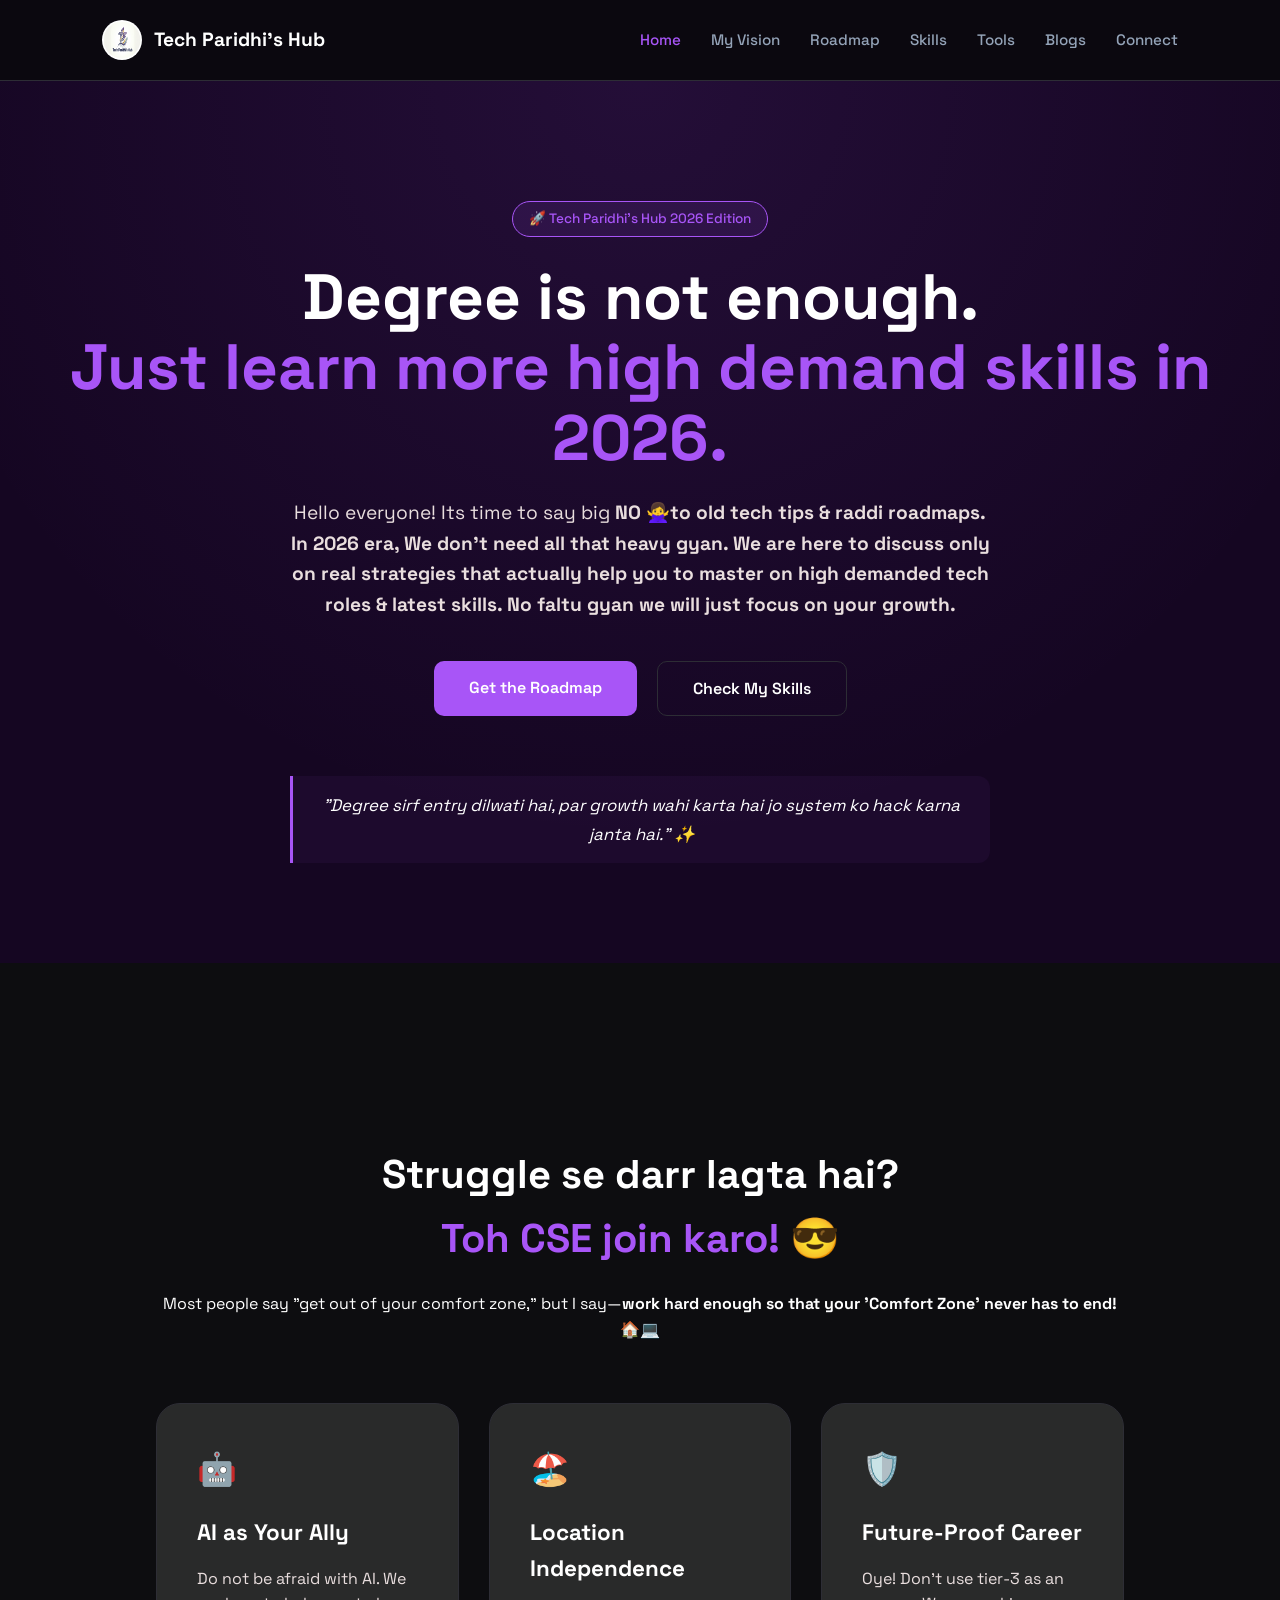
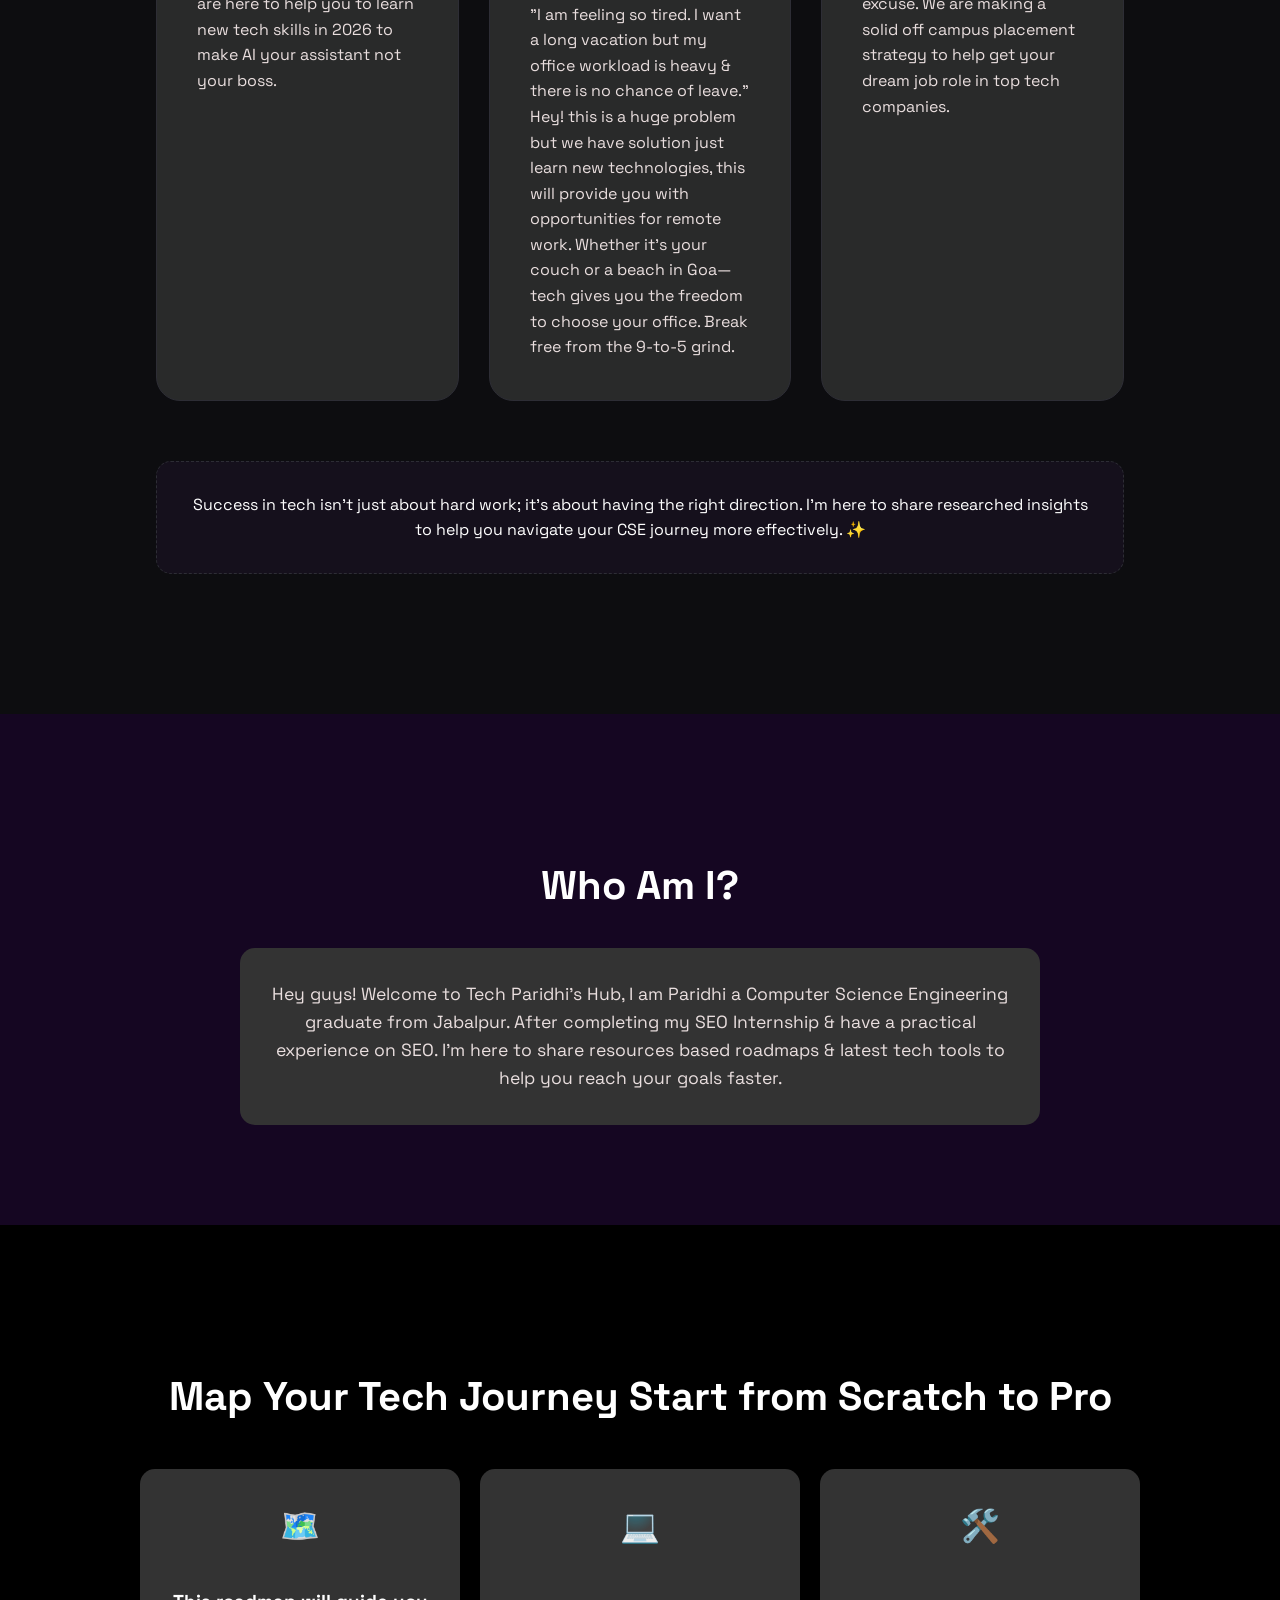
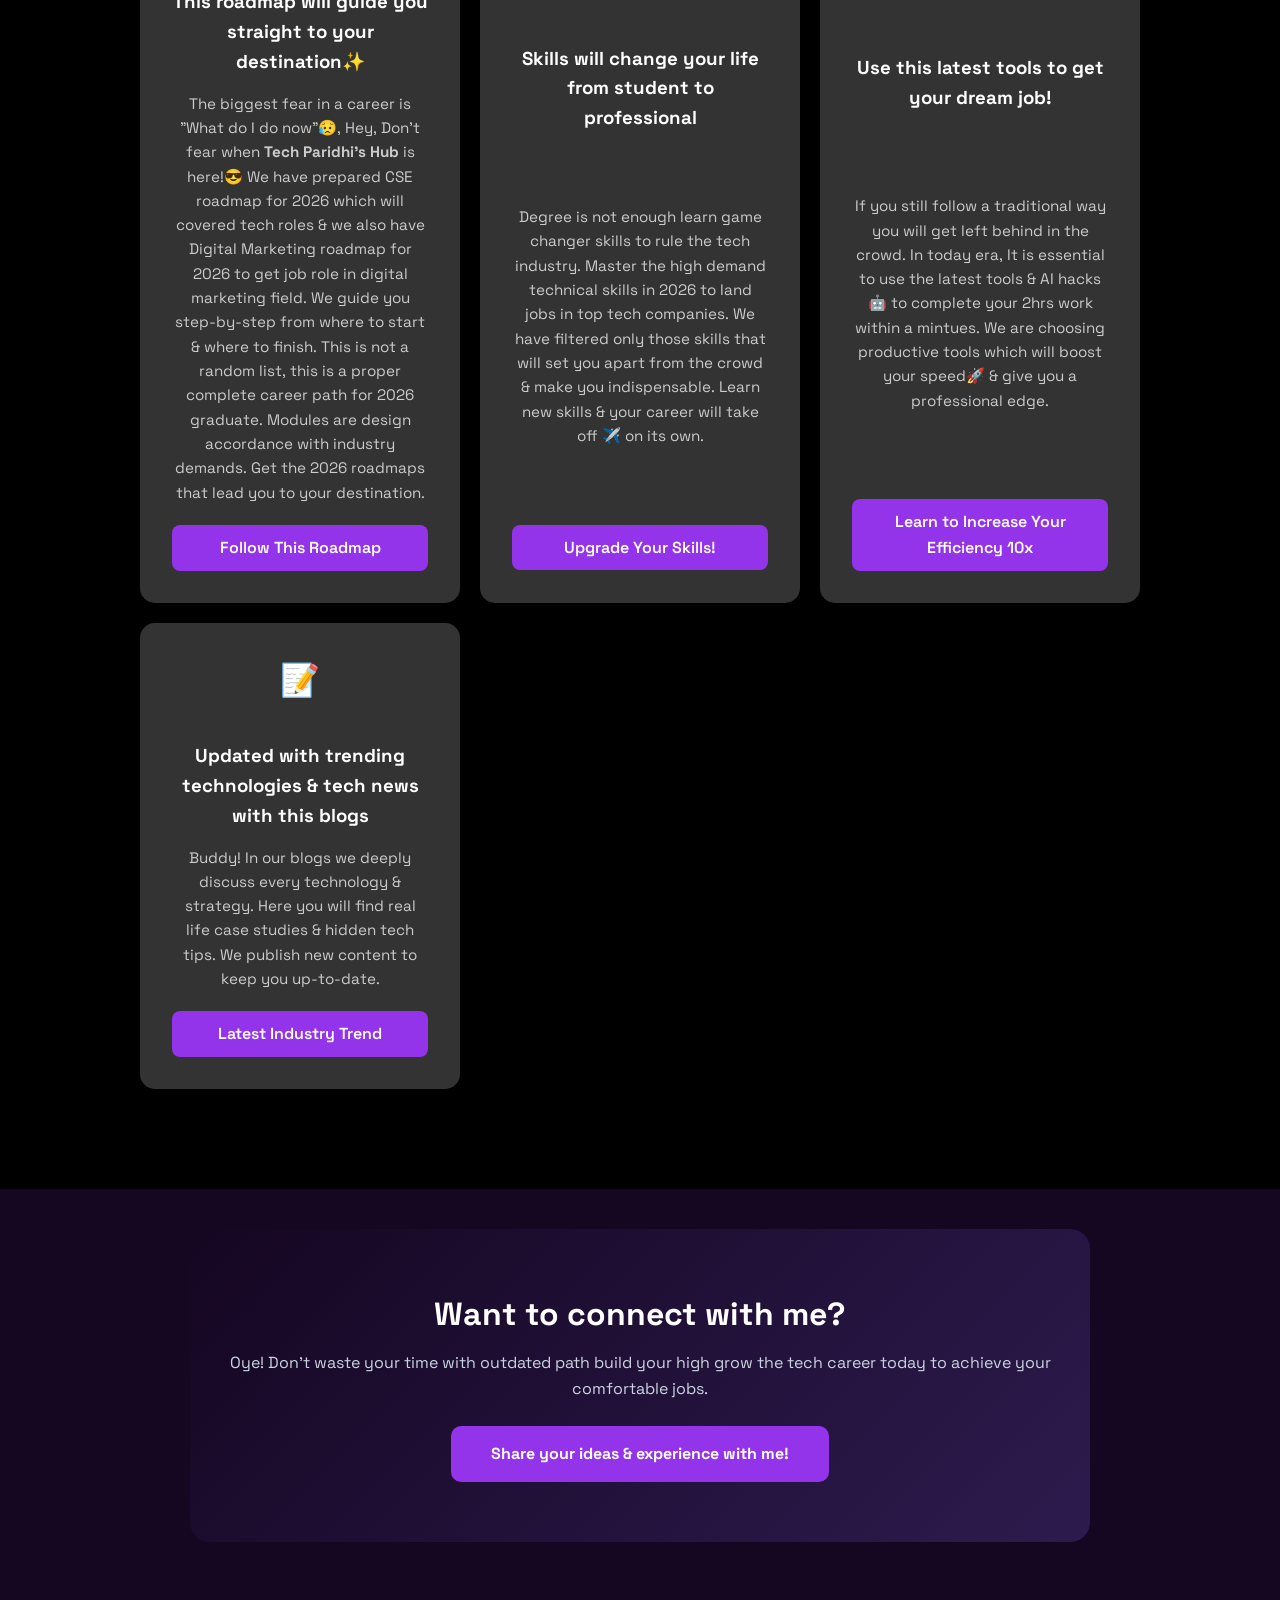
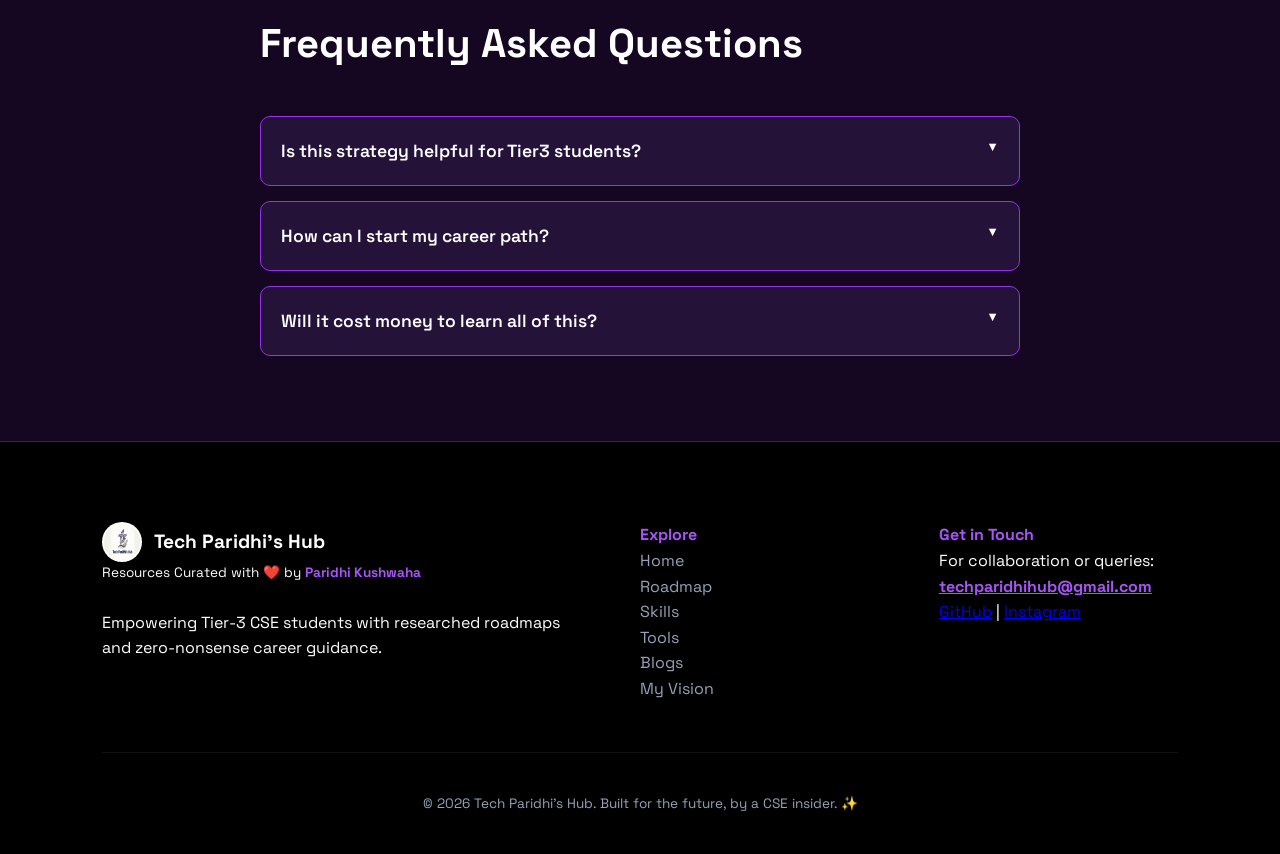
==== index.html @ b01b5b35 "remove linkedin url" ====
<!DOCTYPE html>
<html lang="en">
<head>
    <meta charset="UTF-8">
    <meta name="viewport" content="width=device-width, initial-scale=1.0">
    <title>CSE & Digital Marketing Roadmap 2026 for Tier-3 Students|Tech Paridhi's Hub</title>
<link rel="canonical" href="https://tech-paridhis-hub.vercel.app/index.html"/>
    <meta name="referrer" content="strict-origin-when-cross-origin">
    <meta name="description" content="Tier-3 to Tech Pro: Get the most researched coding roadmap and career guidance for CSE & Digital Marketing students.">
    <meta name="google-site-verification" content="L8cQV8T-is4HIMfflzgvXvdMuG_H9t0KvyvTMVmdxOg" />
    <link href="https://fonts.googleapis.com/css2?family=Space+Grotesk:wght@300;500;700&display=swap" rel="stylesheet">
    
    <link rel="stylesheet" href="style.css">
    <!-- Google tag (gtag.js) -->
<script async src="https://www.googletagmanager.com/gtag/js?id=G-S87THM945D"></script>
<script>
  window.dataLayer = window.dataLayer || [];
  function gtag(){dataLayer.push(arguments);}
  gtag('js', new Date());

  gtag('config', 'G-S87THM945D');
</script>

<script type="application/ld+json">
{
  "@context": "https://schema.org",
  "@type": "ProfessionalService",
  "name": "Tech Paridhi's Hub",
  "alternateName": ["TechPari", "Tech Paridhi"],
  "url": "https://tech-paridhis-hub.vercel.app/",
  "logo": "https://tech-paridhis-hub.vercel.app/Tech Paridhi's Hub logo.png", 
  "description": "Tech Paridhi's Hub is a digital platform created by Paridhi Kushwaha, a Computer Science Engineering graduate. It provides actionable tech roadmaps, local SEO insights, and logical cultural research curated specifically for Tier-2 and Tier-3 engineering students.",
  "founder": {
    "@type": "Person",
    "name": "Paridhi Kushwaha",
    "jobTitle": "SEO Fresher & Web Developer",
    "birthDate": "2003-04-26",
    "gender": "Female",
    "nationality": {
      "@type": "Country",
      "name": "India"
    },
    "alumniOf": {
      "@type": "EducationalOrganization",
      "name": "Computer Science Engineering Graduate"
    }
  },
  "sameAs": [
    "https://www.linkedin.com/in/paridhi-kushwaha-77a8352b2/",
    "https://github.com/ParidhiKushwaha-Dev",
    "https://www.instagram.com/techparidhihub/"
  ]
}
</script>
</head>
<body>

    <nav class="navbar">
        <div class="logo">
    <a href="index.html" class="logo-text-link" style="display: flex; align-items: center; gap: 12px;">
        <img src="Tech Paridhi's Hub logo.png" alt="Tech Paridhi's Hub Logo" class="circle-logo">
        <span>Tech Paridhi's Hub</span>
    </a>
</div>
        <ul class="nav-links">
            <li><a href="index.html" class="active">Home</a></li>
            <li><a href="about.html">My Vision</a></li>
            <li><a href="roadmap.html">Roadmap</a></li>
             <li><a href="skills.html">Skills</a></li>
             <li><a href="toolbox.html">Tools</a></li>
            <li><a href="blogs.html">Blogs</a></li>
            <li><a href="contact.html">Connect</a></li>
        </ul>
    </nav>

    <header class="hero-section">
        <div class="hero-content">
            <div class="badge">🚀 Tech Paridhi's Hub 2026 Edition</div>
            <h1>Degree is not enough.<br><span>Just learn more high demand skills in 2026.</span></h1>
            <p>Hello everyone! Its time to say big <strong>NO 🙅‍♀️to old tech tips & raddi roadmaps. In 2026 era, We don't need all that heavy gyan. We are here to discuss only on real strategies that actually help you to master on high demanded tech roles & latest skills. No faltu gyan we will just focus on your growth.</strong></p>
            
            <div class="cta-buttons">
                <a href="roadmap.html" class="btn-primary">Get the Roadmap</a>
                <a href="skills.html" class="btn-secondary">Check My Skills</a>
            </div>

            <div class="hinglish-quote">
                <blockquote>"Degree sirf entry dilwati hai, par growth wahi karta hai jo system ko hack karna janta hai." ✨</blockquote>
            </div>
        </div>
    </header>

    <section class="philosophy-section">
    <div class="container">
        <div class="philosophy-header">
            <h2>Struggle se darr lagta hai? <br><span class="highlight">Toh CSE join karo! 😎</span></h2>
            <p class="intro-text">
                Most people say "get out of your comfort zone," but I say—<strong>work hard enough so that your 'Comfort Zone' never has to end!</strong> 🏠💻
            </p>
        </div>

        <div class="card-grid">
            <div class="phil-card">
                <div class="card-icon">🤖</div>
                <h3>AI as Your Ally</h3> 
                <p>Do not be afraid with AI. We are here to help you to learn new tech skills in 2026 to make AI your assistant not your boss.</p>
            </div>
            <div class="phil-card">
                <div class="card-icon">🏖️</div>
                <h3>Location Independence</h3>
                <p>"I am feeling so tired. I want a long vacation but my office workload is heavy & there is no chance of leave."<br>Hey! this is a huge problem but we have solution just learn new technologies, this will provide you with opportunities for remote work. Whether it's your couch or a beach in Goa—tech gives you the freedom to choose your office. Break free from the 9-to-5 grind.</p>
            </div>
            <div class="phil-card">
                <div class="card-icon">🛡️</div>
                <h3>Future-Proof Career</h3>
                <p>Oye! Don't use tier-3 as an excuse. We are making a solid off campus placement strategy to help get your dream job role in top tech companies.</p>
            </div>
        </div>

        <div class="personal-note">
            <p>Success in tech isn't just about hard work; it's about having the right direction. I'm here to share researched insights to help you navigate your CSE journey more effectively. ✨</p>
        </div>
    </div>
</section>

<section class="who-i-am-section">
    <div class="container">
        <h2>Who Am I?</h2>
        <div class="who-i-am-card">
            <p>Hey guys! Welcome to Tech Paridhi's Hub, I am Paridhi a Computer Science Engineering graduate from Jabalpur. After completing my SEO Internship & have a practical experience on SEO. I'm here to share resources based roadmaps & latest tech tools to help you reach your goals faster.</p>
        </div> 
    </div>
</section>

<section class="cluster-section">
    <div class="container">
        <h2 class="section-title">Map Your Tech Journey <strong>Start from Scratch to Pro</strong></h2>
        
        <div class="cluster-grid">
            
            <a href="roadmap.html" class="cluster-card">
                <div class="card-icon">🗺️</div>
                <h3>This roadmap will guide you straight to your destination✨ </h3>
                <p>The biggest fear in a career is "What do I do now"😥, Hey, Don't fear when <b>Tech Paridhi's Hub</b> is here!😎
                We have prepared CSE roadmap for 2026 which will covered tech roles & we also have Digital Marketing roadmap for 2026 to get job role in  digital marketing field. We guide you step-by-step from where to start & where to finish. This is not a random list, this is a proper complete career path for 2026 graduate. Modules are design accordance with industry demands. Get the 2026 roadmaps that lead you to your destination.</p>
                

                <span class="card-action">Follow This Roadmap</span>
            </a>

            <a href="skills.html" class="cluster-card">
                <div class="card-icon">💻</div>
                <h3>Skills will change your life from student to professional</h3>
    <p>Degree is not enough learn game changer skills to rule the tech industry. Master the high demand technical skills in 2026 to land jobs in top tech companies. We have filtered only those skills that will set you apart from the crowd & make you indispensable. Learn new skills & your career will take off ✈️ on its own.</p>
                <span class="card-action">Upgrade Your Skills!</span>
            </a>

            <a href="toolbox.html" class="cluster-card">
                <div class="card-icon">🛠️</div>
                <h3>Use this latest tools to get your dream job!</h3>
    <p>If you still follow a traditional way you will get left behind in the crowd. In today era, It is essential to use the latest tools & AI hacks🤖 to complete your 2hrs work within a mintues. We are choosing productive tools which will boost your speed🚀 & give you a professional edge.</p>
                <span class="card-action">Learn to Increase Your Efficiency 10x</span>
            </a>

            <a href="blogs.html" class="cluster-card">
                <div class="card-icon">📝</div>
                <h3>Updated with trending technologies & tech news with this blogs</h3>
    <p>Buddy! In our blogs we deeply discuss every technology & strategy. Here you will find real life case studies & hidden tech tips. We publish new content to keep you up-to-date.</p>
                <span class="card-action">Latest Industry Trend</span>
            </a>

            </div>
    </div>
</section>

  <section class="final-cta">
    <h3>Want to connect with me?</h3>
    <p>Oye! Don't waste your time with outdated path build your high grow the tech career today to achieve your comfortable jobs.</p>
    <a href="contact.html" class="contact-btn">Share your ideas & experience with me!</a>
</section>

<section class="faq-section">
    <h2 class="section-title">Frequently Asked Questions</h2>
    
    <details class="faq-item">
        <summary>Is this strategy helpful for Tier3 students?</summary>
        <p>Yes, because off campus, it's not degree speak - it's the skills. We are bridging that very gap.</p>
    </details>

    <details class="faq-item">
        <summary>How can I start my career path?</summary>
        <p>Just follow the roadmap provided on our website! Each module is designed to match industry demands.</p>
    </details>

    <details class="faq-item">
        <summary>Will it cost money to learn all of this?</summary>
        <p>No, because I focus on free & best quality resource. "Smartly seekho, Paise bacaho".</p>
    </details>
</section>

    <footer class="main-footer">
        <div class="footer-container">
            <div class="footer-brand">
                <div class="logo">
    <a href="index.html" class="logo-text-link" style="display: flex; align-items: center; gap: 12px;">
        <img src="Tech Paridhi's Hub logo.png" alt="Tech Paridhi's Hub Logo" class="circle-logo">
        <span>Tech Paridhi's Hub</span>
    </a>
</div>

                <p class="footer-owner">Resources Curated with ❤️ by <span>Paridhi Kushwaha</span></p><br>
                <p>Empowering Tier-3 CSE students with researched roadmaps and zero-nonsense career guidance.</p>
            </div>

            <div class="footer-links">
                <h4>Explore</h4>
                <ul>
                    <li><a href="index.html">Home</a></li>
                    <li><a href="roadmap.html">Roadmap</a></li>
                     <li><a href="skills.html">Skills</a></li>
                     <li><a href="toolbox.html">Tools</a></li>
                    <li><a href="blogs.html">Blogs</a></li>
                    <li><a href="about.html">My Vision</a></li>
                </ul>
            </div>

            <div class="footer-contact">
                <h4>Get in Touch</h4>
                <p>For collaboration or queries:</p>
                <a href="mailto:techparidhihub@gmail.com" class="email-link">techparidhihub@gmail.com</a>
                <div class="social-icons">
    <a href="https://github.com/ParidhiKushwaha-Dev" target="_blank" rel="noopener noreferrer">GitHub</a> | 
<a href="https://www.instagram.com/techparidhihub/" target="_blank" rel="noopener noreferrer nofollow">Instagram</a>
</div>
            </div>
        </div>

        <div class="footer-bottom">
            <p>&copy; 2026 Tech Paridhi's Hub. Built for the future, by a CSE insider. ✨</p>
        </div>
    </footer>

</body>
</html>
---- style.css ----
/* --- 1. GLOBAL RESET & VARIABLES --- */
:root {
    --bg-dark: #150622;
    --card-bg: #292a2a;
    --primary: #a855f7;
    --primary-hover: #9333ea;
    --text-main: #ffffff;
    --text-dim: #94a3b8;
    --border: #2d2d35;
    --container-width: 1200px;
}


* {
    margin: 0;
    padding: 0;
    box-sizing: border-box;
}

body {
    background-color: var(--bg-dark);
    color: var(--text-main);
    font-family: 'Space Grotesk', sans-serif;
    line-height: 1.6;
    overflow-x: hidden;
}

/* --- 2. NAVIGATION --- */
.navbar {
    display: flex;
    justify-content: space-between;
    align-items: center;
    padding: 20px 8%;
    border-bottom: 1px solid var(--border);
    position: sticky;
    top: 0;
    background: rgba(10, 10, 12, 0.85);
    backdrop-filter: blur(12px);
    z-index: 1000;
}

/* Logo aur Website Name (Link) ka style */
.logo-text-link {
    text-decoration: none;
    color: white !important;
    font-size: 1.2rem; /* 2.5rem tha — resize karke navbar ke sath match kiya */
    font-weight: 700;
    transition: color 0.3s ease;
}

/* Jab mouse text par jaye (Hover state) */
.logo-text-link:hover {
    color: white !important; /* Hover par bhi white hi rahega */
    text-decoration: none; /* Hover par bhi underline nahi chahiye */
    /* Agar hover par underline chahiye toh niche wali line use karna: */
    /* text-decoration: underline; */
}

.logo img { height: 40px; }

.nav-links {
    display: flex;
    list-style: none;
    gap: 30px;
}

.nav-links a {
    color: var(--text-dim);
    text-decoration: none;
    font-weight: 500;
    font-size: 0.95rem;
    transition: 0.3s ease;
}

.nav-links a:hover, .nav-links a.active {
    color: var(--primary);
}

/* --- 3. HERO SECTION --- */
.hero-section {
    text-align: center;
    padding: 120px 5% 100px;
    background: radial-gradient(circle at top, rgba(168, 85, 247, 0.1) 0%, transparent 70%);
}

.badge {
    display: inline-block;
    padding: 6px 16px;
    background: rgba(168, 85, 247, 0.1);
    border: 1px solid var(--primary);
    border-radius: 50px;
    color: var(--primary);
    font-size: 0.85rem;
    margin-bottom: 25px;
    font-weight: 500;
}

.hero-section h1 {
    font-size: clamp(2.5rem, 6vw, 4rem);
    line-height: 1.1;
    margin-bottom: 25px;
    font-weight: 700;
}

.hero-section h1 span {
    color: var(--primary);
}

.hero-section p {
    color: rgb(233, 222, 222);
    font-size: 1.2rem;
    max-width: 700px;
    margin: 0 auto 40px;
}

.cta-buttons {
    display: flex;
    justify-content: center;
    gap: 20px;
    margin-bottom: 50px;
}

.btn-primary, .btn-secondary {
    padding: 14px 35px;
    border-radius: 10px;
    text-decoration: none;
    font-weight: 600;
    font-size: 1rem;
    transition: 0.3s all ease;
}

.btn-primary { background: var(--primary); color: white; border: none; }
.btn-primary:hover { background: var(--primary-hover); transform: translateY(-3px); box-shadow: 0 10px 20px rgba(168, 85, 247, 0.3); }

.btn-secondary { border: 1px solid var(--border); color: white; }
.btn-secondary:hover { border-color: var(--primary); background: rgba(255,255,255,0.05); }

.hinglish-quote blockquote {
    color: var(--text-dim);
    font-size: 1.1rem;
    font-style: italic;
    border-left: 3px solid var(--primary);
    padding: 5px 20px;
    max-width: 500px;
    margin: 0 auto;
}

/* --- 4. PHILOSOPHY SECTION --- */
.philosophy-section {
    padding: 100px 8%;
    background-color: #0d0d10;
}

.container { max-width: var(--container-width); margin: 0 auto; padding: 80px 5% 40px; }

.philosophy-header { text-align: center; margin-bottom: 60px; }
.philosophy-header h2 { font-size: 2.5rem; margin-bottom: 20px; }
.highlight { color: var(--primary); }

.card-grid {
    display: grid;
    grid-template-columns: repeat(auto-fit, minmax(300px, 1fr));
    gap: 30px;
    margin-bottom: 60px;
}

.phil-card {
    background: var(--card-bg);
    border: 1px solid var(--border);
    padding: 40px;
    border-radius: 24px;
    transition: 0.4s ease;
}

.phil-card:hover {
    border-color: var(--primary);
    transform: translateY(-10px);
    box-shadow: 0 20px 40px rgba(0,0,0,0.4);
}

.card-icon { font-size: 3rem; margin-bottom: 20px; }
.phil-card h3 { margin-bottom: 15px; font-size: 1.4rem; }
.phil-card p { color: rgb(233, 222, 222); }

.personal-note {
    text-align: center;
    background: rgba(168, 85, 247, 0.05);
    padding: 30px;
    border-radius: 15px;
    border: 1px dashed var(--border);
}

/* --- 5. UNIVERSAL FOOTER (Pure Black Background) --- */
.main-footer {
    padding: 80px 8% 40px;
    border-top: 1px solid var(--border);
    
    /* Yahan humne specific Pure Black color daal diya hai */
    background: #000000; 
    
    transition: all 0.5s ease;
}

.footer-container {
    display: grid;
    grid-template-columns: 2fr 1fr 1fr;
    gap: 60px;
    max-width: 1200px;
    margin: 0 auto;
}

/* Owner name & Headings will still take the Page's Theme Color (Aqua or Purple) */
.footer-owner span, 
.footer-links h4, 
.footer-contact h4,
.email-link { 
    color: var(--primary); 
    font-weight: bold; 
}

.footer-links a {
    color: var(--text-dim);
    text-decoration: none;
    transition: 0.3s;
}

.footer-links a:hover { 
    color: var(--primary); 
}

.footer-bottom {
    text-align: center;
    padding-top: 40px;
    margin-top: 50px;
    border-top: 1px solid #111; /* Subtle line for black background */
    color: var(--text-dim);
    font-size: 0.85rem;

}


/* --- ABOUT PAGE THEME (Deep Navy & Aqua Center) --- */

.about-page {
    --bg-dark: #011425; 
    --card-bg: #0d1520; 
    --primary: #6fd4b5; /* Aqua */
    --primary-hover: #70f9ff;
    --text-dim: #94a3b8;
    --border: #1e293b;
}

/* Page Wrapper */
.about-page .vision-container {
    max-width: 900px;
    margin: 80px auto;
    padding: 0 5%;
    display: flex;
    flex-direction: column;
    align-items: center; /* Sab kuch horizontal center karne ke liye */
}

/* Header Styling */
.about-page .vision-header {
    text-align: center;
    margin-bottom: 80px;
}

.about-page .vision-header h1 {
    font-size: 3.5rem;
    color: var(--primary);
    text-shadow: 0 0 20px rgba(0, 242, 255, 0.4);
    margin-bottom: 15px;
}

.about-page .vision-header p {
    color: var(--text-dim);
    font-size: 1.2rem;
}

/* Vision Cards - Full Width inside Container */
.about-page .vision-card {
    background: var(--card-bg);
    border: 1px solid var(--border);
    padding: 50px;
    border-radius: 30px;
    margin-bottom: 40px;
    width: 100%; /* Card ko container ki full width dega */
    text-align: center; /* Card ke andar ka text center karne ke liye */
}

.about-page .vision-card h2 {
    font-size: 2rem;
    margin-bottom: 30px;
    color: var(--primary);
    border-bottom: 2px solid var(--primary);
    display: inline-block;
    padding-bottom: 8px;
}

.about-page .card-content p {
    margin-bottom: 20px;
    font-size: 1.15rem;
    color: #cbd5e1;
    line-height: 1.8;
}

/* Hinglish Note - Special Center Box */
.about-page .hinglish-note-box {
    background: rgba(0, 242, 255, 0.05);
    border-top: 1px solid var(--primary);
    border-bottom: 1px solid var(--primary);
    padding: 25px;
    margin-top: 40px;
    border-radius: 15px;
}

.about-page .hinglish-note-box p {
    font-style: italic;
    color: var(--primary);
    font-size: 1.2rem;
}

/* Cert List Alignment */
.about-page .cert-list {
    list-style: none;
    padding: 0;
    text-align: left; /* Sirf points ko left rakhenge taaki readable ho */
    max-width: 600px;
    margin: 0 auto; /* List ko card ke center mein lane ke liye */
}

.about-page .cert-list li {
    display: flex;
    align-items: center;
    gap: 20px;
    margin-bottom: 20px;
    padding: 15px 25px;
    background: rgba(255, 255, 255, 0.03);
    border-radius: 15px;
    transition: 0.3s;
}

.about-page .cert-list li:hover {
    transform: scale(1.02);
    border: 1px solid var(--primary);
}

.about-page .cert-list strong {
    color: var(--primary);
}

/* --- 6. ROADMAP PAGE THEME  --- */

.roadmap-page {
    --bg-dark: #050a08; 
    --card-bg: #0d1611; 
    --primary: #e5683b; /* light orange */
    --primary-hover: #e5683b;
    --text-dim: #94a3b8;
    --border: #1a2e24;
}

/* style.css mein add karo */
.roadmap-page .navbar {
    padding: 15px 8% !important; /* Global padding se match kar lo */
    height: 70px !important;
}

/* Roadmap Container */
.roadmap-page .roadmap-container {
    max-width: 900px;
    margin: 60px auto;
    padding: 100%;
    text-align: center;
}

.roadmap-page h1 span {
   font-size: 2.5rem;
    color: var(--primary);
    margin-bottom: 15px;
}

/* Tabs Styling - Roadmap Specific */
.roadmap-page .tabs {
    display: flex;
    justify-content: center;
    gap: 15px;
    margin-bottom: 50px;
    flex-wrap: nowrap; /* Isse button niche nahi jayega */
}

.roadmap-page .tab-btn {
    padding: 12px 30px;
    border: 1px solid var(--border);
    background: rgba(255,255,255,0.05);
    color: var(--text-dim);
    cursor: pointer;
    border-radius: 50px;
    font-weight: 600;
    transition: 0.3s;
}

.tabs {
    position: relative;
    z-index: 100; /* Isse buttons layers ke upar aa jayenge */
    display: flex;
    justify-content: center;
    gap: 20px;
    margin: 40px 0;
}

.tab-btn {
    cursor: pointer !important; /* Agar cursor hand nahi ban raha toh ye force karega */
}

.roadmap-page .tab-btn.active { 
    background: var(--primary); 
    color: white; 
    border-color: var(--primary);
    box-shadow: 0 0 20px rgba(16, 185, 129, 0.2);
}

#digital-marketing { 
    display: none; /* By default isse hide rakhein */
}

/* Grid & Cards - Roadmap Specific */
.roadmap-page .roadmap-grid {
    display: none; /* JS handle karega display: grid */
    grid-template-columns: repeat(auto-fit, minmax(300px, 1fr));
    gap: 25px;
    margin-top: 20px;
}

.roadmap-page .roadmap-grid.active { 
    display: grid; 
}

.roadmap-page .card {
    background: var(--card-bg);
    border: 1px solid var(--border);
    padding: 40px 30px;
    border-radius: 25px;
    transition: 0.4s;
    text-align: center;
}

.roadmap-page .card:hover { 
    transform: translateY(-10px); 
    border-color: var(--primary); 
}

.roadmap-page .card h3 {
    margin-bottom: 20px;
    font-size: 1.4rem;
}

/* Roadmap Buttons */
.roadmap-page .btn-view {
    display: block;
    width: 100%;
    padding: 12px;
    background: transparent;
    color: var(--primary);
    border: 2px solid var(--primary);
    border-radius: 12px;
    font-weight: 700;
    cursor: pointer;
    transition: 0.3s;
    text-decoration: none;
}

.roadmap-page .btn-view:hover {
    background: var(--primary);
    color: white;
    box-shadow: 0 5px 15px rgba(16, 185, 129, 0.3);
}

/* --- 7. PATH PAGE THEME (Deep Navy & Cyan Blue) --- */

.path-page {
    --bg-dark: #020617; /* Very Deep Navy */
    --card-bg: #0f172a; 
    --primary: #aaedba; /* Bright Cyan */
    --primary-hover: aaedba;
    --text-dim: #94a3b8;
    --border: #1e293b;
}

/* Page Header */
.path-page .path-container {
    max-width: 900px;
    margin: 60px auto;
    padding: 0 5%;
}

.logo {
    display: flex;
    align-items: left;
    gap: 12px;
    font-weight: 700;
    font-size: 1.4rem;
}

.logo img { height: 40px; }

.path-page .btn-back {
    display: inline-block;
    margin-bottom: 30px;
    color: var(--text-dim);
    text-decoration: none;
    font-weight: 500;
    transition: 0.3s;
}

.path-page .btn-back:hover { color: var(--primary); }

.path-page h1 {
    font-size: 2.8rem;
    color: var(--primary);
    text-shadow: 0 0 20px rgba(34, 211, 238, 0.3);
    margin-bottom: 10px;
    text-align: center;
}

/* Vertical Timeline Logic */
.path-page .timeline {
    position: relative;
    border-left: 3px solid var(--border);
    padding-left: 40px;
    margin: 50px 0 50px 20px;
}

.path-page .step {
    position: relative;
    margin-bottom: 60px;
}

/* Timeline Dots */
.path-page .step::before {
    content: '';
    position: absolute;
    left: -53.5px; /* Adjusting to line up with border-left */
    top: 0;
    width: 24px;
    height: 24px;
    background: var(--bg-dark);
    border: 4px solid var(--primary);
    border-radius: 50%;
    box-shadow: 0 0 15px var(--primary);
    z-index: 2;
}

.path-page .step h3 {
    font-size: 1.6rem;
    margin-bottom: 15px;
    color: #f8fafc;
}

.path-page .step p {
    color: var(--text-dim);
    font-size: 1.1rem;
    margin-bottom: 20px;
    line-height: 1.7;
}

/* Tags for Skills */
.path-page .tags {
    display: flex;
    flex-wrap: wrap;
    gap: 10px;
}

.path-page .tag {
    background: rgba(34, 211, 238, 0.1);
    border: 1px solid var(--primary);
    padding: 6px 15px;
    border-radius: 50px;
    font-size: 0.85rem;
    color: var(--primary);
    font-weight: 600;
}



/* --- Skills Page Specific CSS --- */

.root {
    --primary-blue: #38bdf8;
    --accent-indigo: #818cf8;
    --dark-bg: #e2e6ed;
    --card-bg: #1e293b;
    --text-slate: #94a3b8;
}

.skills-page {
    background-color: var(--dark-bg);
    padding: 100px 20px;
    display: flex;
    justify-content: center;
    min-height: 100vh;
}

.content-wrapper {
    max-width: 1000px;
    width: 100%;
    text-align: center;
}

.main-title {
    font-size: clamp(2.5rem, 5vw, 4rem);
    font-weight: 700;
    margin-bottom: 15px;
    color: #ffffff;
    letter-spacing: -1px;
}

.tagline {
    font-size: 1.2rem;
    color: var(--primary-blue);
    margin-bottom: 50px;
    font-weight: 300;
    text-transform: uppercase;
    letter-spacing: 2px;
}

/* Skills Tags Styling */
.skills-flex {
    display: flex;
    justify-content: center;
    flex-wrap: wrap;
    gap: 12px;
    margin-bottom: 80px;
}

.skill-tag {
    background: rgba(56, 189, 248, 0.05);
    color: #e2e8f0;
    border: 1px solid rgba(56, 189, 248, 0.3);
    padding: 12px 24px;
    border-radius: 12px;
    font-size: 0.95rem;
    font-weight: 500;
    transition: all 0.3s ease;
    cursor: default;
}

.skill-tag:hover {
    background: var(--primary-blue);
    color: var(--dark-bg);
    transform: translateY(-3px);
    box-shadow: 0 10px 20px rgba(56, 189, 248, 0.2);
    border-color: var(--primary-blue);
}

/* Certification Grid Styling */
.cert-grid {
    display: grid;
    grid-template-columns: repeat(auto-fit, minmax(280px, 1fr));
    gap: 25px;
    margin-top: 40px;
}

.cert-box {
    background: var(--card-bg);
    padding: 40px 30px;
    border-radius: 24px;
    border: 1px solid rgba(255, 255, 255, 0.05);
    transition: all 0.4s cubic-bezier(0.175, 0.885, 0.32, 1.275);
    position: relative;
    overflow: hidden;
}

.cert-box:hover {
    transform: scale(1.05);
    border-color: var(--accent-indigo);
    box-shadow: 0 20px 40px rgba(251, 249, 249, 0.515);
}

/* Logo handling inside boxes */
.logo-container {
    background: rgba(222, 239, 231, 0.918);
    width: 80px;
    height: 80px;
    margin: 0 auto 20px;
    display: flex;
    align-items: center;
    justify-content: center;
    border-radius: 18px;
}

.logo-container img {
    max-width: 50px;
    max-height: 50px;
    filter: grayscale(20%);
    transition: filter 0.3s ease;
}

.cert-box:hover .logo-container img {
    filter: grayscale(0%);
}

.cert-box h3 {
    color: #f8fafc;
    font-size: 1.4rem;
    margin-bottom: 8px;
}

.cert-box p {
    color: var(--text-slate);
    font-size: 1rem;
}

/* Responsive tweak */
@media (max-width: 600px) {
    .skills-flex {
        gap: 8px;
    }
    .skill-tag {
        padding: 8px 16px;
        font-size: 0.85rem;
    }
}

.footer-owner {
    font-size: 0.85rem; /* "Curated with ❤️" waali line */
}

.nav-links, .footer-links ul {
    list-style: none !important; /* Isse wo dots/bullets gayab ho jayenge */
    padding: 0;
    margin: 0;
}

/* --- Dedicated Tools Page CSS --- */

/* 1. Page Layout */
.tools-page {
    background-color: #0f172a; /* Deep Navy Dark */
    padding: 100px 5% 60px;
    text-align: center;
    min-height: 80vh;
}

.tools-page .main-title {
    font-size: clamp(2rem, 5vw, 3.5rem);
    color: #ffffff;
    margin-bottom: 10px;
    letter-spacing: -1px;
}


/* Hover karne par bhi blue hi rahe (agar pink ho raha ho toh) */

.tools-page .tagline {
    color: #38bdf8;
    font-size: 1.1rem;
    max-width: 700px;
    margin: 0 auto 60px;
    font-weight: 300;
    opacity: 0.9;
}


/* 2. Tool Categories Section */
.tools-container {
    max-width: 1100px;
    margin: 0 auto;
    display: flex;
    flex-direction: column;
    gap: 60px;
}

.tool-category {
    text-align: left;
}

.cat-title {
    font-size: 1.4rem;
    color: #f1f5f9;
    margin-bottom: 25px;
    padding-bottom: 10px;
    border-bottom: 2px solid rgba(56, 189, 248, 0.2);
    display: inline-block;
    position: relative;
}

.cat-title::after {
    content: '';
    position: absolute;
    bottom: -2px;
    left: 0;
    width: 50px;
    height: 2px;
    background: #38bdf8; /* Highlight underline */
}

/* 3. Tool Item Cards */
.tool-grid {
    display: grid;
    grid-template-columns: repeat(auto-fill, minmax(180px, 1fr));
    gap: 20px;
}

.tool-item {
    background: #1e293b;
    color: #e2e8f0;
    padding: 25px 15px;
    border-radius: 16px;
    border: 1px solid rgba(255, 255, 255, 0.05);
    font-weight: 500;
    text-align: center;
    transition: all 0.3s cubic-bezier(0.4, 0, 0.2, 1);
    cursor: pointer;
    box-shadow: 0 4px 6px -1px rgba(0, 0, 0, 0.1);
}

.tool-item:hover {
    transform: translateY(-5px);
    background: rgba(56, 189, 248, 0.08);
    border-color: #38bdf8;
    color: #38bdf8;
    box-shadow: 0 15px 30px rgba(0, 0, 0, 0.3);
}

/* 4. Compact Footer (Reduced Text Size) */
/* --- Tools Page Specific Footer Styling --- */

/* 1. Sirf Tools page par "Paridhi Kushwaha" ka color Blue karne ke liye */
.tools-page ~ .main-footer .footer-owner span {
    color: #38bdf8 !important; /* Sky Blue */
}

/* 2. Sirf Tools page par headings (Explore, Get in Touch) ka color Blue karne ke liye */
.tools-page ~ .main-footer h4 {
    color: #38bdf8 !important; /* Purple ki jagah Blue */
}

/* 3. Footer ke text size ko Home page jitna (Normal) rakhne ke liye */
.tools-page ~ .main-footer .footer-brand p, 
.tools-page ~ .main-footer .footer-links ul li a, 
.tools-page ~ .main-footer .footer-contact p, 
.tools-page ~ .main-footer .email-link,
.tools-page ~ .main-footer .footer-owner {
    font-size: 1rem !important; /* Home page jaisa standard size */
    line-height: 1.6;
}
.tools-page ~ .main-footer .email-link {
    color: rgba(125, 208, 244, 0.922); /*!important;*/
    text-shadow: 0 0 8px rgba(56, 189, 248, 0.6);
}
/* 4. Footer bottom copyright size */
.tools-page ~ .main-footer .footer-bottom p {
    font-size: 0.9rem !important;
}


/* --- Connect/Contact Page Specific CSS --- */

.contact-page {
    background-color: #0f172a;
    padding: 100px 5%;
    min-height: 80vh;
}

.contact-container {
    max-width: 1100px;
    margin: 0 auto;
    text-align: center;
}

.contact-page .main-title {
    font-size: 3rem;
    color: #ffffff;
    margin-bottom: 10px;
}

.contact-page .tagline {
    color: #2dd4bf; /* Teal/Greenish touch for Connect */
    margin-bottom: 60px;
    font-size: 1.1rem;
    max-width: 700px;
    margin: 0 auto 60px;
    font-weight: 300;
    opacity: 0.9;
}


/* Contact Wrapper (Split Layout) */
.contact-wrapper {
    display: grid;
    grid-template-columns: 1fr 1.5fr;
    gap: 50px;
    text-align: left;
    background: #1e293b;
    padding: 40px;
    border-radius: 24px;
    border: 1px solid rgba(45, 212, 191, 0.2);
}

.contact-info h3 {
    font-size: 1.8rem;
    margin-bottom: 20px;
    color: #f8fafc;
}

.description {
    color: #dee6e5;
    margin-bottom: 30px;
    line-height: 1.8;
}

/* Social & Email Items */
.social-links {
    display: flex;
    flex-direction: column;
    gap: 15px;
    margin-bottom: 30px;
}

.social-item {
    color: #2dd4bf;
    font-weight: 500;
    transition: 0.3s;
}

.social-item:hover {
    color: #ffffff;
    transform: translateX(5px);
}

.email-box p {
    color: #f8fafc;
    font-weight: bold;
    margin-bottom: 5px;
}

/* Form Styling */
.contact-form {
    display: flex;
    flex-direction: column;
    gap: 20px;
}

.form-group {
    display: flex;
    flex-direction: column;
    gap: 8px;
}

.form-group label {
    color: #f8fafc;
    font-size: 0.9rem;
}

.form-group input, 
.form-group textarea {
    background: #0f172a;
    border: 1px solid rgba(255, 255, 255, 0.1);
    padding: 12px 15px;
    border-radius: 8px;
    color: #ffffff;
    font-family: inherit;
    transition: 0.3s;
}

.form-group input:focus, 
.form-group textarea:focus {
    outline: none;
    border-color: #2dd4bf;
    box-shadow: 0 0 10px rgba(45, 212, 191, 0.2);
}

.submit-btn {
    background: #2dd4bf;
    color: #0f172a;
    padding: 15px;
    border: none;
    border-radius: 8px;
    font-weight: 700;
    cursor: pointer;
    transition: 0.3s;
}

.submit-btn:hover {
    background: #ffffff;
    transform: translateY(-2px);
}


/* Responsive */
@media (max-width: 850px) {
    .contact-wrapper {
        grid-template-columns: 1fr;
    }
}

/* --- FIXED MOBILE OPTIMIZATION (Replace your last @media block with this) --- */
@media (max-width: 768px) {
    
    /* 1. Navbar & Logo Alignment */
    .navbar {
        flex-direction: column !important; /* Logo upar, links niche */
        padding: 15px 5% !important;
        height: auto !important;
        gap: 15px;
        position: relative !important;
    }

    .nav-links {
        display: flex !important;
        flex-wrap: wrap !important; /* Links ko niche wali line mein laane ke liye */
        justify-content: center !important;
        gap: 15px !important;
        padding: 0;
        width: 100%;
    }

    .nav-links li {
        margin: 0; /* Extra spacing hatane ke liye */
    }

    .nav-links a {
        font-size: 0.85rem !important;
        white-space: nowrap;
    }

    /* 2. Hero Section Fix */
    .hero-section {
        padding: 80px 5% 60px !important;
    }

    .hero-section h1 {
        font-size: 2rem !important; /* Desktop par clamp hai, mobile par fix 2rem */
        line-height: 1.2;
        width: 100%;
    }

    .hero-section p {
        font-size: 1rem !important;
        padding: 0 10px;
        width: 100%;
    }

    /* 3. Buttons Fix */
    .cta-buttons {
        flex-direction: column !important;
        gap: 15px !important;
        align-items: center;
    }

    .btn-primary, .btn-secondary {
        width: 100% !important; /* Buttons full width ho jayenge mobile par */
        max-width: 300px;
        text-align: center;
    }

    /* 4. Global Overflow Fix (The Dark Space Killer) */
    html, body {
        overflow-x: hidden !important;
        position: relative;
        width: 100%;
    }

    /* Footer Grid Fix for Mobile */
    .footer-container {
        grid-template-columns: 1fr !important; /* 3 columns se 1 column */
        gap: 30px !important;
        text-align: center;
    }
}

@media (max-width: 768px) {
    .footer-container {
        display: flex;
        flex-direction: column;
        align-items: center;
        text-align: center;
        gap: 40px;
    }

    .footer-links ul {
        display: flex;
        flex-direction: column; /* Links ko ek ke niche ek lane ke liye */
        align-items: center;
        gap: 15px;
    }

    .footer-links li {
        list-style-type: none !important; /* Double safety for dots */
    }
}


/* Section Styling */
.who-i-am-section {
    padding: 60px 20px;
    background-color: #150622;
    text-align: center; /* Heading aur card dono ko center lane ke liye */
}

/* Heading ka style (Struggle wali heading ke jaisa) */
.who-i-am-section h2 {
    color: white;
    font-size: 2.5rem; /* Heading size */
    margin-bottom: 30px;
}

/* Card ka layout center karne ke liye */
.who-i-am-card {
    background: #333;
    padding: 30px;
    border-radius: 15px;
    border: 2px solid transparent;
    max-width: 800px; /* Card ki width control */
    margin: 0 auto;  /* Section ke middle mein lane ke liye */ 
    transition: all 0.4s cubic-bezier(0.175, 0.885, 0.32, 1.275); 

}

/* Hover par Glow effect */
.who-i-am-card:hover {
    box-shadow: 0 10px 30px #94a3b8; 
    border-color: #9333ea; 
    transform: translateY(-10px); 
}

/* Text styling */
.who-i-am-card p {
    font-size: 1.1rem;
    line-height: 1.6;
    color: rgb(233, 222, 222);
    text-align: center; /* Text bhi center mein */

}

/* Cluster Section: Dark Background */
.cluster-section {
    padding: 60px 20px;
    background-color: #000000; /* Yahan Black set kar diya */
    text-align: center;
}

.section-title {
    color: white;
    font-size: 2.5rem;
    margin-bottom: 40px;
}

/* Grid Layout */
.cluster-grid {
    display: grid;
    grid-template-columns: repeat(auto-fit, minmax(250px, 1fr));
    gap: 20px;
    max-width: 1000px;
    margin: 0 auto;
}

/* Card Styling */
.cluster-card {
    background: #333;
    padding: 30px;
    border-radius: 15px;
    border: 2px solid transparent;
    text-decoration: none;
    transition: all 0.4s cubic-bezier(0.175, 0.885, 0.32, 1.275);
}

/* Hover Glow Effect */
.cluster-card:hover {
    box-shadow: 0 10px 30px #94a3b8;
    border-color: #9333ea;
    transform: translateY(-10px);
}

.cluster-card h3 { color: white; margin: 15px 0; }
.cluster-card p { color: #ccc; font-size: 0.95rem; }
.card-icon { font-size: 2rem; }


/* Purana .card-action hata kar ye daalo */
.card-action {
    display: inline-block;
    padding: 10px 20px;
    margin-top: 20px;
    background-color: #9333ea;
    color: white !important; /* Link ke default color ko override karne ke liye */
    border-radius: 8px;
    font-weight: 600;
    text-align: center;
}

/* Card ke andar ka link default blue na ho isliye ye add karo */
.cluster-card {
    text-decoration: none !important;
    color: white !important;
}


.cluster-card {
    height: 100%; /* Dono cards ko equal height dega */
    display: flex;
    flex-direction: column;
    justify-content: space-between; /* Button hamesha niche rahega */
}

.final-cta {
    text-align: center;
    padding: 60px 20px;
    background: linear-gradient(135deg, #150622, #2d1b4e); /* Purple gradient theme */
    border-radius: 20px;
    margin: 40px auto;
    max-width: 900px;
}

.final-cta h3 {
    font-size: 2rem;
    color: #ffffff;
    margin-bottom: 10px;
}

.final-cta p {
    color: #cbd5e1;
    margin-bottom: 25px;
}

.contact-btn {
    display: inline-block;
    padding: 15px 40px;
    background-color: #9333ea;
    color: white;
    text-decoration: none;
    border-radius: 10px;
    font-weight: 700;
    transition: transform 0.3s ease;
}

.contact-btn:hover {
    transform: scale(1.05); /* Hover par thoda bada hoga */
    background-color: #7e22ce;
}


.faq-section {
    max-width: 800px;
    margin: 50px auto;
    padding: 20px;
}

.faq-item {
    background: #251238; /* Dark purple shade */
    margin-bottom: 15px;
    padding: 20px;
    border-radius: 10px;
    cursor: pointer;
    border: 1px solid #9333ea;
    color: white;
}

.faq-item summary {
    font-weight: 600;
    list-style: none; /* Default arrow hide karne ke liye */
    font-size: 1.1rem;
}

.faq-item summary::after {
    content: "▼"; /* Click karne ka sign */
    float: right;
    font-size: 0.8rem;
}

.faq-item[open] summary::after {
    content: "▲"; /* Khulne par arrow change */
}

.faq-item p {
    margin-top: 15px;
    color: #cbd5e1;
    border-top: 1px solid #475569;
    padding-top: 15px;
}

/* ============================================
   SKILLS PAGE - DEDICATED CSS
   Site Theme: Dark Purple (#150622) + Violet (#a855f7)
   File: skills-page.css
   Link karo: <link rel="stylesheet" href="skills-page.css">
   (style.css ke BAAD link karo)
   ============================================ */

/* -----------------------------------------------
   SECTION 1: Skills Detail Section (Top wala bada section)
   .skills-detail-section → .container → .skill-category-block
   ----------------------------------------------- */

.skills-detail-section {
    padding: 80px 0;
    background-color: #150622; /* Site ka main dark purple */
}

.skills-detail-section .container {
    max-width: 1100px;
    margin: 0 auto;
    padding: 60px 5% 40px;
}

/* Page ka main heading */
.main-skill-heading {
    font-size: clamp(2rem, 5vw, 3rem);
    color: #ffffff;
    margin-bottom: 25px;
    font-weight: 800;
    line-height: 1.2;
}

/* Intro paragraph */
.intro-summary {
    color: #94a3b8;
    font-size: 1.1rem;
    line-height: 1.8;
    max-width: 820px;
    margin: 0 auto;
}

/* Header block center align */
.skills-header-block {
    text-align: center;
    margin-bottom: 50px;
    padding: 0 20px;
}

/* Divider line */
.section-divider {
    border: none;
    border-top: 1px solid #2d2d35;
    margin: 40px 0;
}

/* -----------------------------------------------
   SECTION 2: Category Block (sabse bada card)
   ----------------------------------------------- */

.skill-category-block {
    background: #1a0b2e; /* Thoda aur gahra purple */
    border: 1px solid #2d2d35;
    border-radius: 20px;
    padding: 50px 40px;
    margin-bottom: 50px;
    box-shadow: 0 10px 40px rgba(0, 0, 0, 0.4);
}

.category-title {
    color: #a855f7; /* Site ka primary violet */
    font-size: 2rem;
    margin-bottom: 40px;
    font-weight: 700;
    text-align: left;
    border-bottom: 2px solid rgba(168, 85, 247, 0.2);
    padding-bottom: 15px;
    line-height: 1.3;
}

/* -----------------------------------------------
   SECTION 3: Individual Language Cards
   (h3 wale skill blocks — DSA, Python, Java etc.)
   ----------------------------------------------- */

/* Har ek skill (h3 se shuru hone wala div) ek card ban jaata hai */
.skill-category-block > div {
    background: rgba(255, 255, 255, 0.03);
    border: 1px solid rgba(168, 85, 247, 0.12);
    border-radius: 15px;
    padding: 30px;
    margin-bottom: 30px;
    transition: border-color 0.3s ease;
}

.skill-category-block > div:last-child {
    margin-bottom: 0;
}

.skill-category-block > div:hover {
    border-color: rgba(168, 85, 247, 0.4);
}

/* content-placeholder div ko card mat banao */
.content-placeholder {
    background: transparent !important;
    border: none !important;
    border-radius: 0 !important;
    padding: 0 0 20px 0 !important;
    margin-bottom: 0 !important;
}

.content-placeholder p {
    color: #94a3b8;
    font-size: 1.05rem;
    line-height: 1.8;
}

/* h3 = skill naam (DSA, Python, Java etc.) */
.skill-category-block h3 {
    color: #ffffff;
    font-size: 1.5rem;
    margin-bottom: 12px;
    font-weight: 600;
}

/* Core Strength block — heading + text ek hi line mein, no gap */
.core-strength {
    margin-top: 16px;
    padding: 10px 16px;
    background: rgba(168, 85, 247, 0.06);
    border-left: 3px solid #a855f7;
    border-radius: 0 8px 8px 0;
    display: flex;
    align-items: baseline;
    gap: 8px;
    flex-wrap: wrap;
}

.core-strength h4 {
    color: #a855f7;
    font-size: 0.85rem;
    font-weight: 700;
    text-transform: uppercase;
    letter-spacing: 1px;
    margin: 0;
    white-space: nowrap;
}

.core-strength p {
    color: #cbd5e1;
    font-size: 0.97rem;
    line-height: 1.6;
    margin: 0;
}

/* Paragraph text inside skill divs */
.skill-category-block > div > span > p {
    color: #cbd5e1;
    font-size: 1.05rem;
    line-height: 1.8;
    margin-bottom: 15px;
}

/* -----------------------------------------------
   SECTION 4: Roles Container (inside each skill)
   ----------------------------------------------- */

.roles-container {
    margin-top: 20px;
    padding-top: 20px;
    border-top: 1px dashed rgba(168, 85, 247, 0.25);
}

.roles-container > strong {
    color: #a855f7;
    display: block;
    margin-bottom: 12px;
    font-size: 0.95rem;
    font-weight: 600;
}

/* Roles list — grid layout */
.roles-list {
    display: grid;
    grid-template-columns: repeat(auto-fit, minmax(200px, 1fr));
    gap: 10px;
    list-style: none;
    padding: 0;
    margin: 0;
}

.roles-list li {
    color: #94a3b8;
    font-size: 0.95rem;
    position: relative;
    padding-left: 22px;
    line-height: 1.5;
}

.roles-list li::before {
    content: "▹";
    color: #a855f7;
    position: absolute;
    left: 0;
    top: 0;
}

/* Ordered list (webstack ke liye) */
ol.roles-list {
    counter-reset: none;
}

ol.roles-list li {
    list-style: decimal;
    padding-left: 5px;
    margin-left: 20px;
}

ol.roles-list li::before {
    display: none; /* numbered list ke liye arrow nahi chahiye */
}

/* -----------------------------------------------
   SECTION 5: Digital Marketing Projects Section
   (skills-detail-section ke baad wala <section>)
   ----------------------------------------------- */

section:has(.roles-container) {
    background: #1a0b2e;
    padding: 50px 5%;
    border-top: 1px solid #2d2d35;
}

/* Fallback agar :has() kaam na kare */
.skills-detail-section + section {
    background: #1a0b2e;
    padding: 50px 5%;
    border-top: 1px solid #2d2d35;
}

.skills-detail-section + section .roles-container {
    max-width: 1100px;
    margin: 0 auto;
    border-top: none;
    padding-top: 0;
}

.skills-detail-section + section h3 {
    color: #f7f5fa;
    font-size: 1.8rem;
    margin-bottom: 25px;
    font-weight: 700;
}

/* -----------------------------------------------
   SECTION 6: "My Tech Expertise" — .skills-page
   (Yeh wala section light background se DARK banana hai)
   ----------------------------------------------- */

.skills-page {
    background-color: #150622 !important; /* Light grey tha, ab dark purple */
    padding: 80px 5%;
    display: flex;
    justify-content: center;
    min-height: auto;
}

.skills-page .content-wrapper {
    max-width: 1000px;
    width: 100%;
    text-align: center;
}

/* "My Tech Expertise" heading */
.skills-page .main-title {
    font-size: clamp(2rem, 5vw, 3.5rem);
    font-weight: 700;
    margin-bottom: 15px;
    color: #ffffff;
    letter-spacing: -1px;
}

/* "Tier-3 College se..." tagline */
.skills-page .tagline {
    font-size: 1.1rem;
    color: #a855f7; /* Blue tha, ab purple — site se match */
    margin-bottom: 50px;
    font-weight: 300;
    text-transform: uppercase;
    letter-spacing: 2px;
}

/* Technical Expertise heading */
.skills-page h2 {
    color: #ffffff;
    font-size: 1.8rem;
    margin-top: 60px;
    margin-bottom: 10px;
}

.skills-page > .content-wrapper > p {
    color: #94a3b8;
    font-size: 1.05rem;
    margin-bottom: 10px;
}

/* -----------------------------------------------
   SECTION 7: Skill Tags
   ----------------------------------------------- */

.skills-flex {
    display: flex;
    justify-content: center;
    flex-wrap: wrap;
    gap: 12px;
    margin-bottom: 60px;
}

.skill-tag {
    background: rgba(168, 85, 247, 0.08); /* Blue tha, ab purple */
    color: #e2e8f0;
    border: 1px solid rgba(168, 85, 247, 0.3);
    padding: 12px 24px;
    border-radius: 12px;
    font-size: 0.95rem;
    font-weight: 500;
    transition: all 0.3s ease;
    cursor: default;
}

.skill-tag:hover {
    background: #a855f7;
    color: #ffffff;
    transform: translateY(-3px);
    box-shadow: 0 10px 20px rgba(168, 85, 247, 0.3);
    border-color: #a855f7;
}

/* -----------------------------------------------
   SECTION 8: Certification Cards Grid
   ----------------------------------------------- */

.cert-grid {
    display: grid;
    grid-template-columns: repeat(auto-fit, minmax(260px, 1fr));
    gap: 25px;
    margin-top: 40px;
}

.cert-box {
    background: #1e1132; /* Dark purple card */
    padding: 40px 30px;
    border-radius: 24px;
    border: 1px solid rgba(168, 85, 247, 0.15);
    transition: all 0.4s cubic-bezier(0.175, 0.885, 0.32, 1.275);
    position: relative;
    overflow: hidden;
    text-align: center;
}

.cert-box:hover {
    transform: scale(1.05);
    border-color: #a855f7;
    box-shadow: 0 20px 40px rgba(168, 85, 247, 0.2);
}

/* Logo box inside cert card */
.logo-container {
    background: rgba(255, 255, 255, 0.95);
    width: 80px;
    height: 80px;
    margin: 0 auto 20px;
    display: flex;
    align-items: center;
    justify-content: center;
    border-radius: 18px;
}

.logo-container img {
    max-width: 50px;
    max-height: 50px;
    filter: grayscale(20%);
    transition: filter 0.3s ease;
}

.cert-box:hover .logo-container img {
    filter: grayscale(0%);
}

.cert-box h3 {
    color: #f8fafc;
    font-size: 1.3rem;
    margin-bottom: 8px;
}

.cert-box p {
    color: #94a3b8;
    font-size: 0.95rem;
}

/* -----------------------------------------------
   SECTION 9: Hinglish Quote
   ----------------------------------------------- */

.hinglish-quote {
    margin-top: 60px;
    padding: 0 20px;
}

.hinglish-quote blockquote {
    color: white;
    font-size: 1.05rem;
    font-style: italic;
    border-left: 3px solid #a855f7;
    padding: 15px 25px;
    max-width: 700px;
    margin: 0 auto;
    line-height: 1.7;
    background: rgba(168, 85, 247, 0.05);
    border-radius: 0 12px 12px 0;
}

/* -----------------------------------------------
   SECTION 10: Responsive — Mobile Fix
   ----------------------------------------------- */

@media (max-width: 768px) {
    .skill-category-block {
        padding: 30px 20px;
    }

    .category-title {
        font-size: 1.6rem;
    }

    .skill-category-block > div {
        padding: 22px 18px;
    }

    .roles-list {
        grid-template-columns: 1fr; /* Mobile par single column */
    }

    .skills-page {
        padding: 60px 5%;
    }

    .cert-grid {
        grid-template-columns: 1fr;
    }

    .skill-tag {
        padding: 8px 16px;
        font-size: 0.85rem;
    }
}

.py-editor-wrap{margin-top:20px;background:#1a0b2e;border:1px solid rgba(168,85,247,0.3);border-radius:15px;padding:24px}
.py-editor-wrap h4{color:#a855f7;font-size:1rem;font-weight:600;margin-bottom:12px}
#py-code{width:100%;height:140px;background:#0d0014;color:#e2e8f0;border:1px solid rgba(168,85,247,0.2);border-radius:10px;padding:14px;font-family:monospace;font-size:0.92rem;resize:vertical;outline:none;line-height:1.6;box-sizing:border-box}
#py-code:focus{border-color:rgba(168,85,247,0.6)}
.py-run-btn{margin-top:12px;background:#a855f7;color:#fff;border:none;padding:10px 28px;border-radius:10px;font-size:0.95rem;font-weight:600;cursor:pointer;transition:0.2s}
.py-run-btn:hover{background:#9333ea}
#py-output{margin-top:14px;background:#0d0014;border:1px solid rgba(168,85,247,0.15);border-radius:10px;padding:14px;font-family:monospace;font-size:0.9rem;color:#a3e635;min-height:50px;white-space:pre-wrap;display:none}
.py-status{font-size:0.8rem;color:#94a3b8;margin-top:8px}

.faq-section {
    max-width: 800px;
    margin: 50px auto;
    padding: 20px;
}

.faq-item {
    background: #251238; /* Dark purple shade */
    margin-bottom: 15px;
    padding: 20px;
    border-radius: 10px;
    cursor: pointer;
    border: 1px solid #9333ea;
    color: white;
}

.faq-item summary {
    font-weight: 600;
    list-style: none; /* Default arrow hide karne ke liye */
    font-size: 1.1rem;
    }

.faq-item summary::after {
    content: "▼"; /* Click karne ka sign */
    float: right;
    font-size: 0.8rem;
}

.faq-item[open] summary::after {
    content: "▲"; /* Khulne par arrow change */
}

.faq-item p {
    margin-top: 15px;
    color: #cbd5e1;
    border-top: 1px solid #475569;
    padding-top: 15px;
}


#roadmapContent {
    display: flex;
    flex-direction: column;
    gap: 2rem;
    max-width: 800px;
    margin: 0 auto;
    padding: 20px;
}

/* Container check: make sure no other class is forcing extra widths */
.logo-container {
    display: flex;
    align-items: center; /* Vertically symmetric center */
    gap: 12px;
}

/* Image (Logo) with fixes for Oval shape and Symmetry */
.circle-logo {
    /* 1. Size balance: Circle ko decent rakha hai */
    width: 40px;  
    height: 40px; 
    
    border-radius: 50%;
    background-color: white;
    
    /* 2. Padding Fix: Space kam kiya taaki andar ka logo bada dikhe */
    padding: 1.5px; 

    /* 3. Softness Fix: Sharpness hatane ke liye contrast properties ko default kiya */
    image-rendering: auto; 
    
    /* 4. Layout */
    object-fit: var(--container-width);
    display: inline-block;
    vertical-align: middle;
    
    transition: transform 0.3s ease;
}

/* Hover par bina pixelate hue smooth effect */
.circle-logo:hover {
    transform: scale(1.05);
}


/* Text styles (kept unchanged for symmetry check) */
.brand-name {
    color: white;
    font-size: 20px;
    font-weight: bold;
}
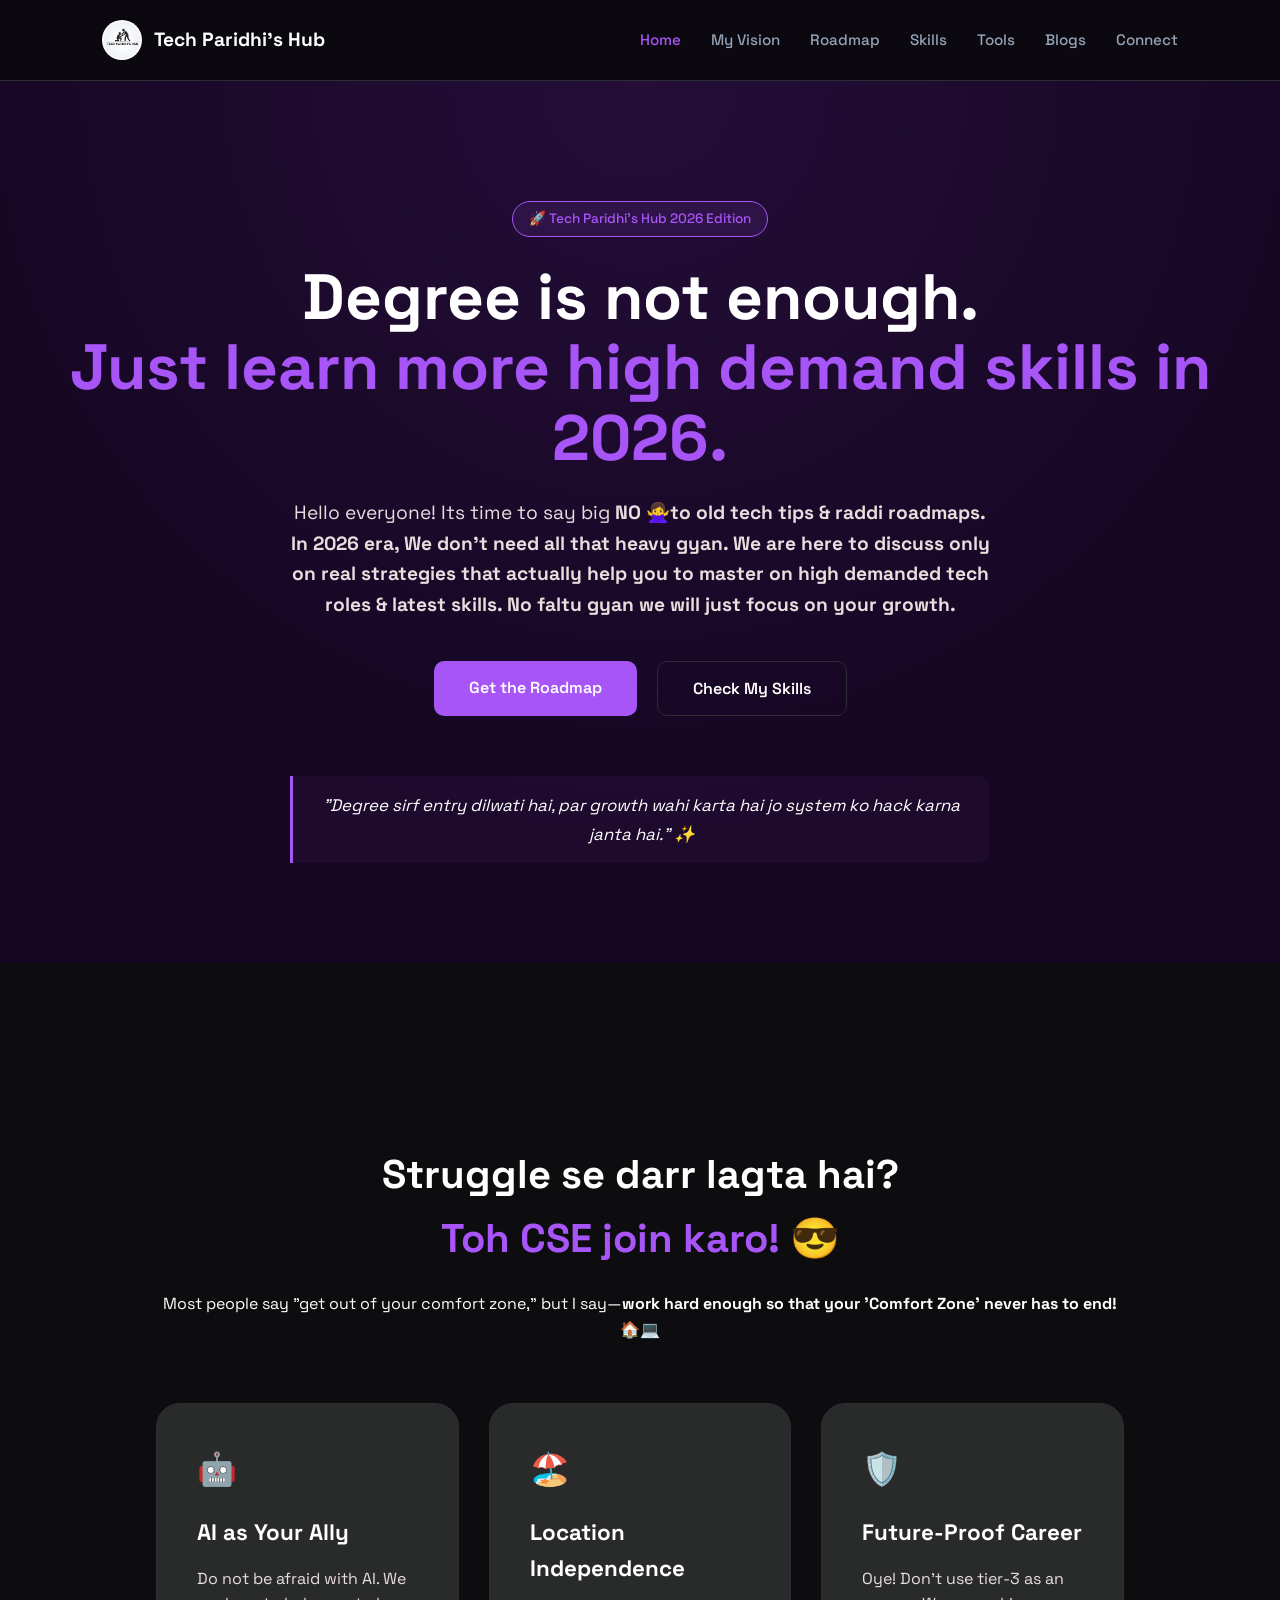
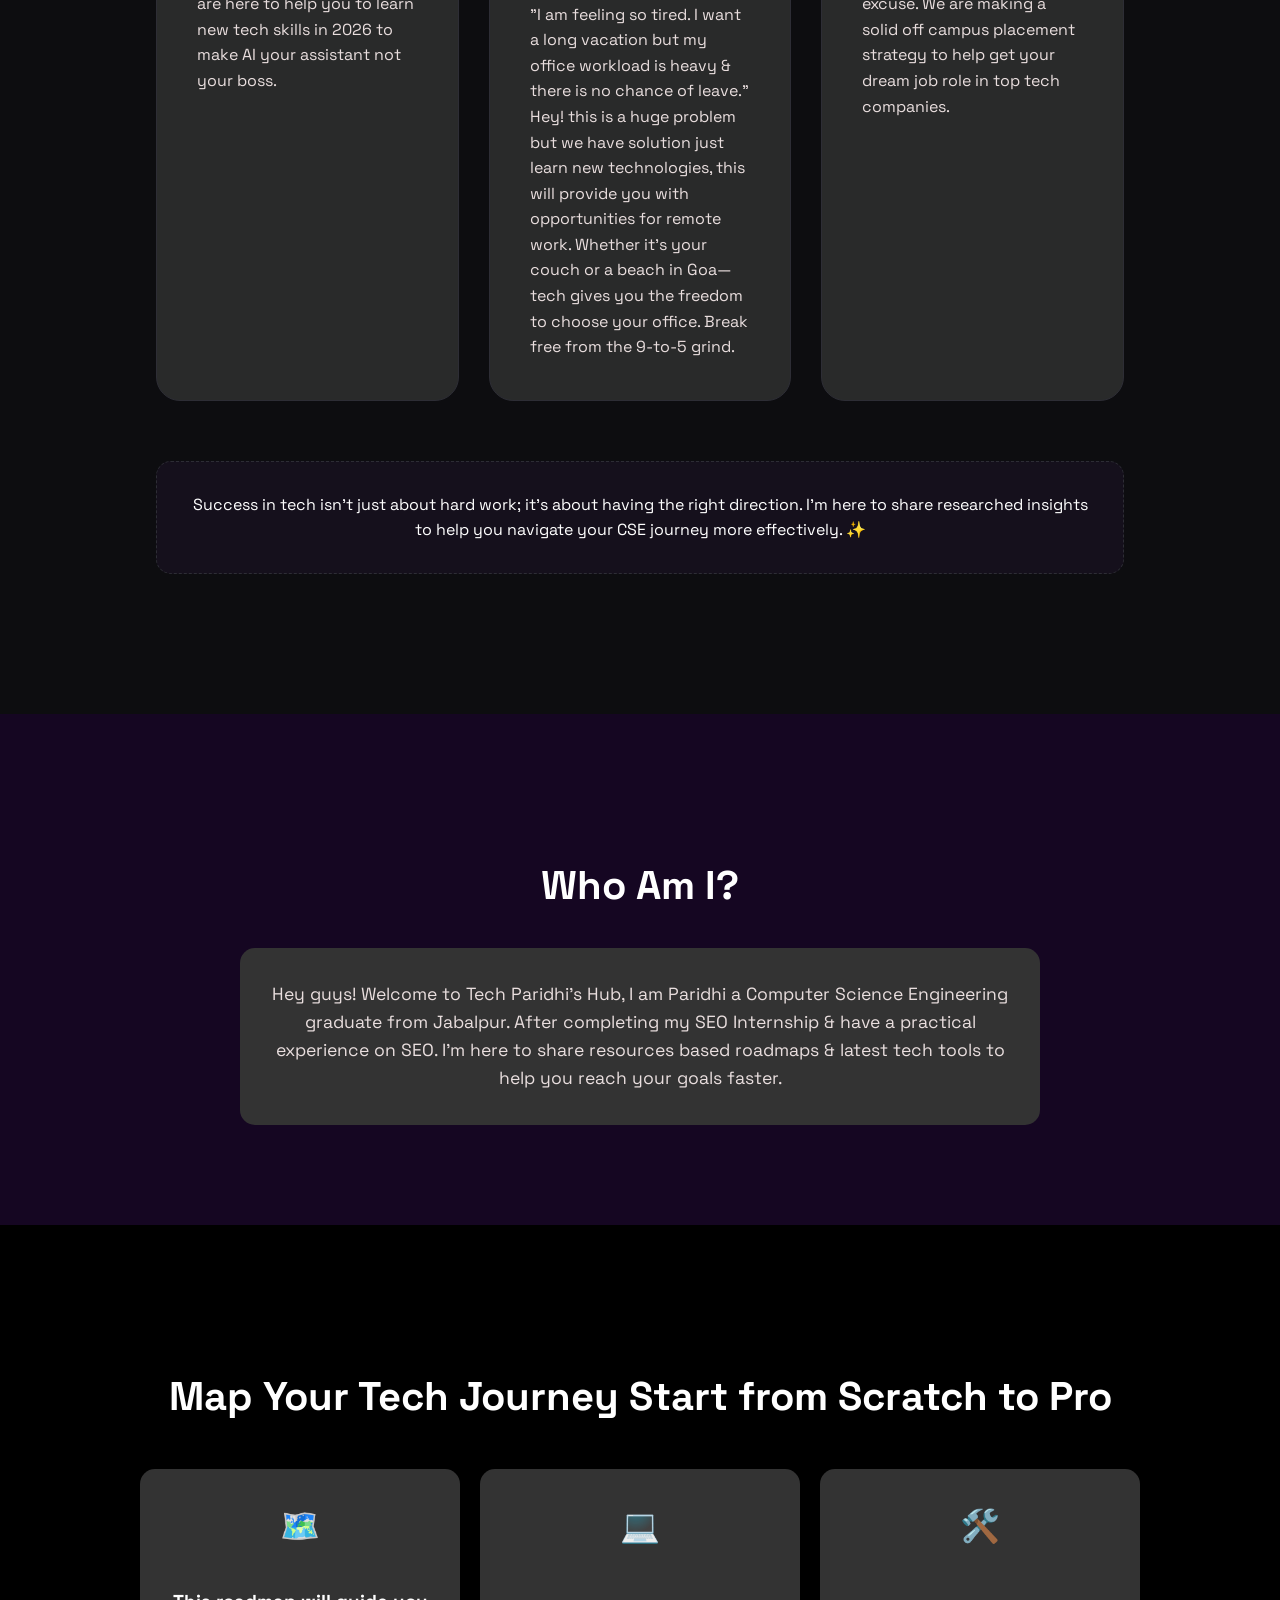
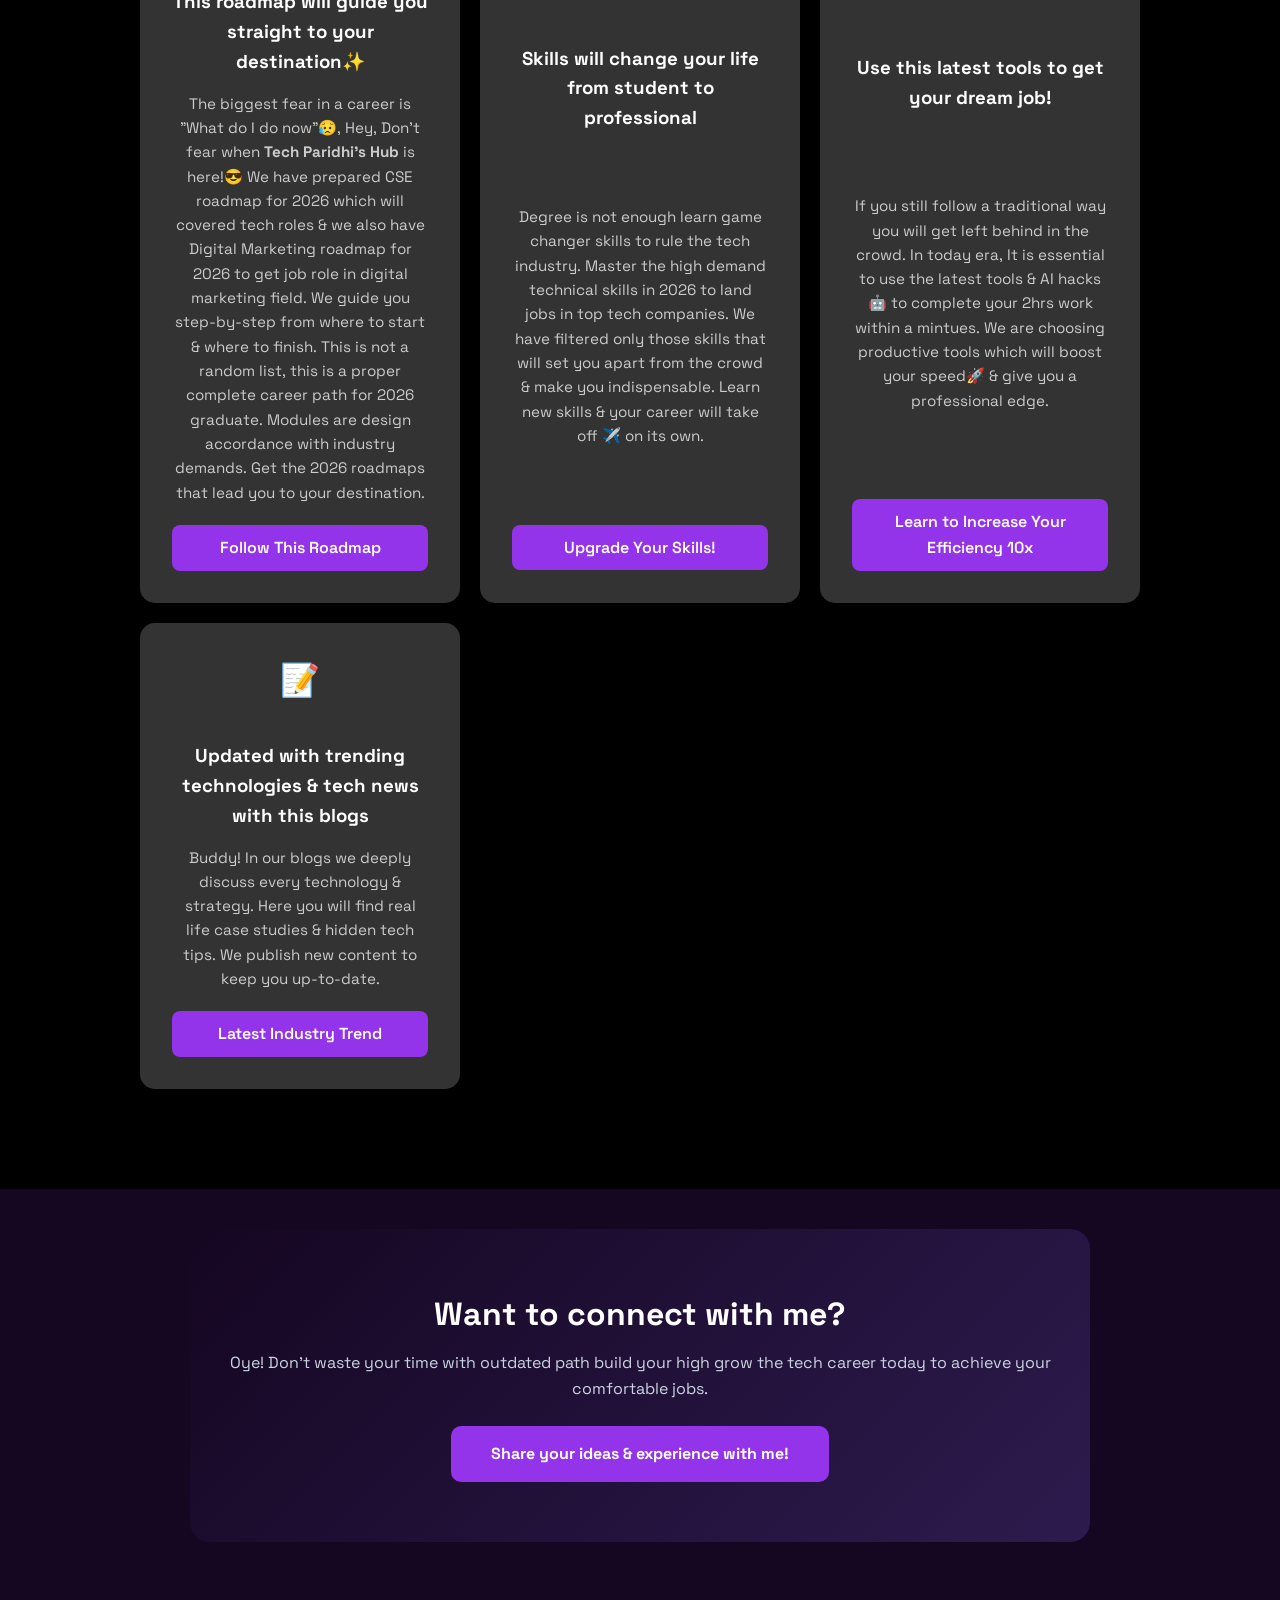
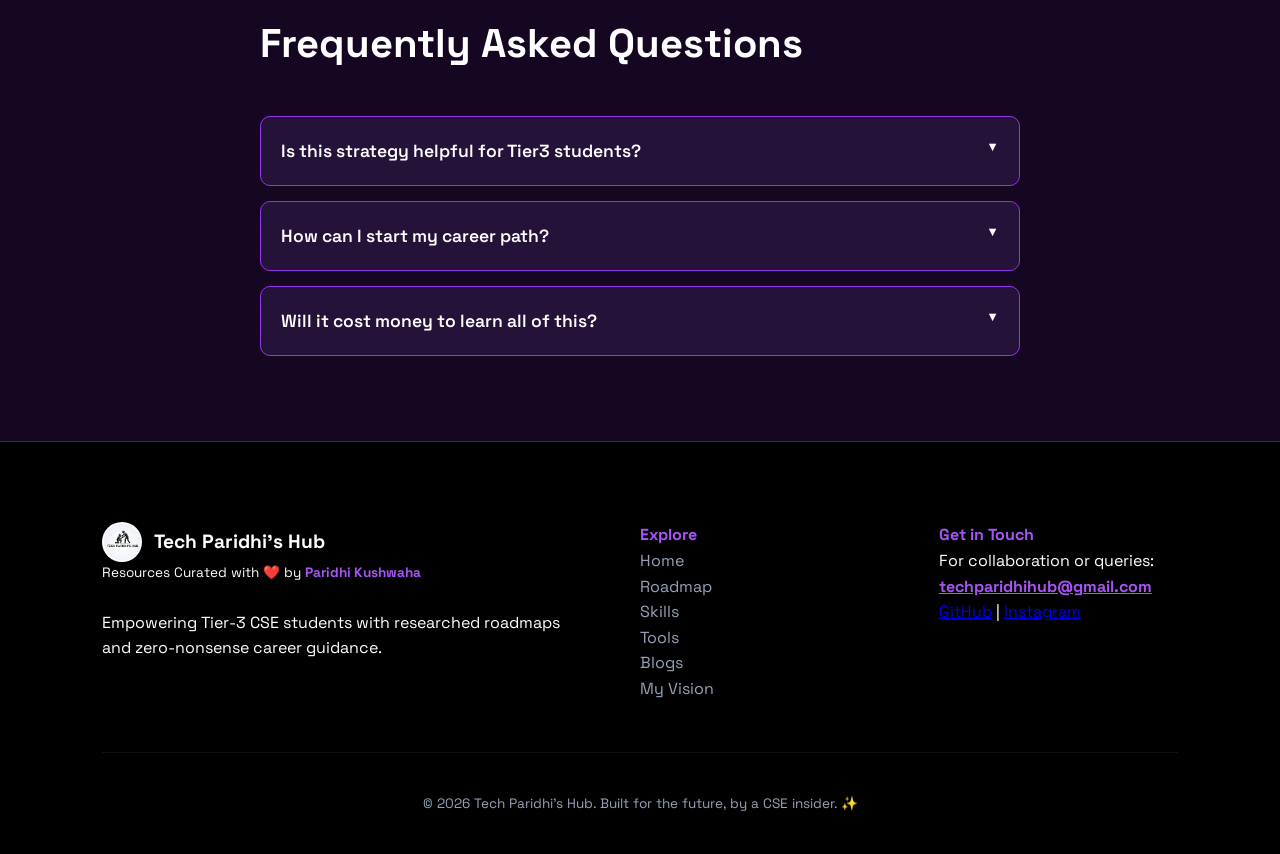
==== commit c3bd4aa2: "adding new logo" ====
--- a/index.html
+++ b/index.html
@@ -4,7 +4,7 @@
     <meta charset="UTF-8">
     <meta name="viewport" content="width=device-width, initial-scale=1.0">
     <title>CSE & Digital Marketing Roadmap 2026 for Tier-3 Students|Tech Paridhi's Hub</title>
-<link rel="canonical" href="https://tech-paridhis-hub.vercel.app/index.html"/>
+<link rel="canonical" href="https://tech-paridhis-hub.vercel.app/"/>
     <meta name="referrer" content="strict-origin-when-cross-origin">
     <meta name="description" content="Tier-3 to Tech Pro: Get the most researched coding roadmap and career guidance for CSE & Digital Marketing students.">
     <meta name="google-site-verification" content="L8cQV8T-is4HIMfflzgvXvdMuG_H9t0KvyvTMVmdxOg" />
@@ -46,7 +46,6 @@
     }
   },
   "sameAs": [
-    "https://www.linkedin.com/in/paridhi-kushwaha-77a8352b2/",
     "https://github.com/ParidhiKushwaha-Dev",
     "https://www.instagram.com/techparidhihub/"
   ]
@@ -57,8 +56,8 @@
 
     <nav class="navbar">
         <div class="logo">
-    <a href="index.html" class="logo-text-link" style="display: flex; align-items: center; gap: 12px;">
-        <img src="Tech Paridhi's Hub logo.png" alt="Tech Paridhi's Hub Logo" class="circle-logo">
+    <a href="/" class="logo-text-link" style="display: flex; align-items: center; gap: 12px;">
+        <img src="tech-paridhis-hub-logo.png" alt="Tech Paridhi's Hub Logo" class="circle-logo">
         <span>Tech Paridhi's Hub</span>
     </a>
 </div>
@@ -202,8 +201,8 @@
         <div class="footer-container">
             <div class="footer-brand">
                 <div class="logo">
-    <a href="index.html" class="logo-text-link" style="display: flex; align-items: center; gap: 12px;">
-        <img src="Tech Paridhi's Hub logo.png" alt="Tech Paridhi's Hub Logo" class="circle-logo">
+    <a href="/" class="logo-text-link" style="display: flex; align-items: center; gap: 12px;">
+        <img src="tech-paridhis-hub-logo.png" alt="Tech Paridhi's Hub Logo" class="circle-logo">
         <span>Tech Paridhi's Hub</span>
     </a>
 </div>
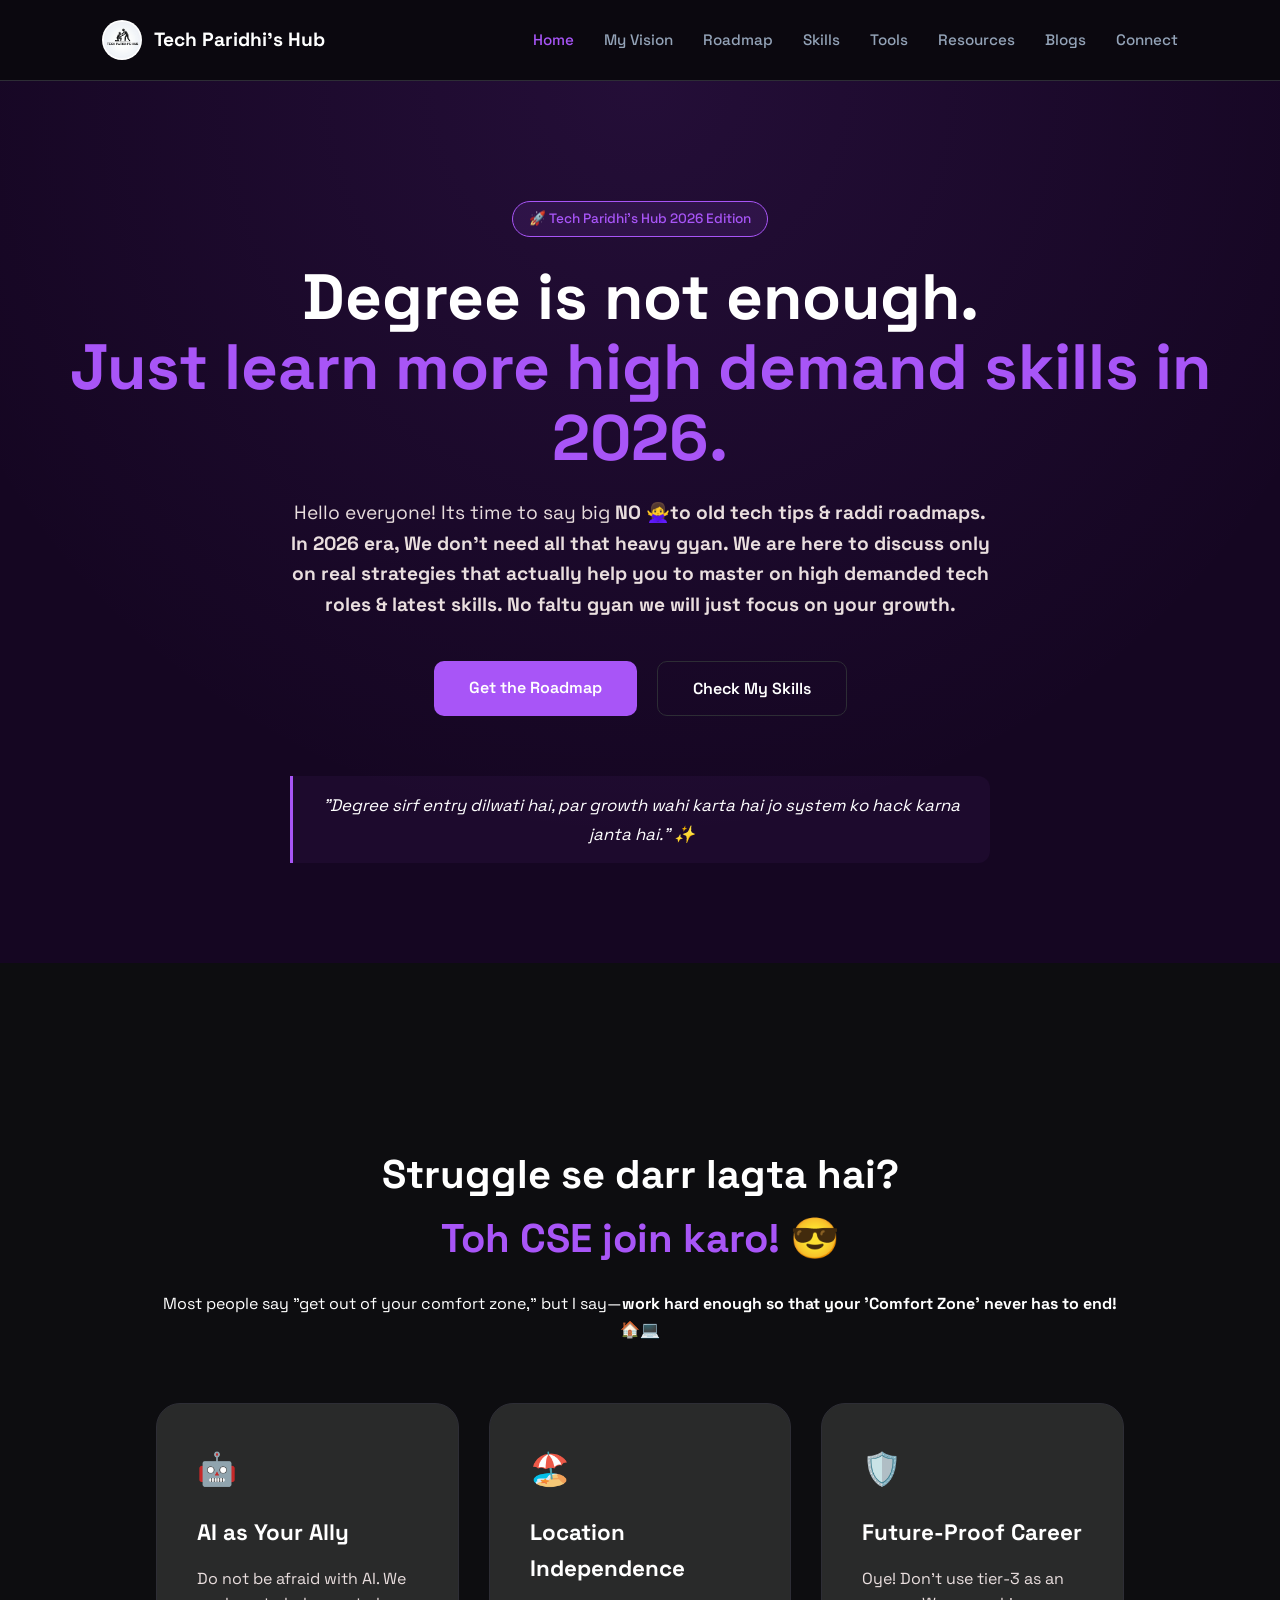
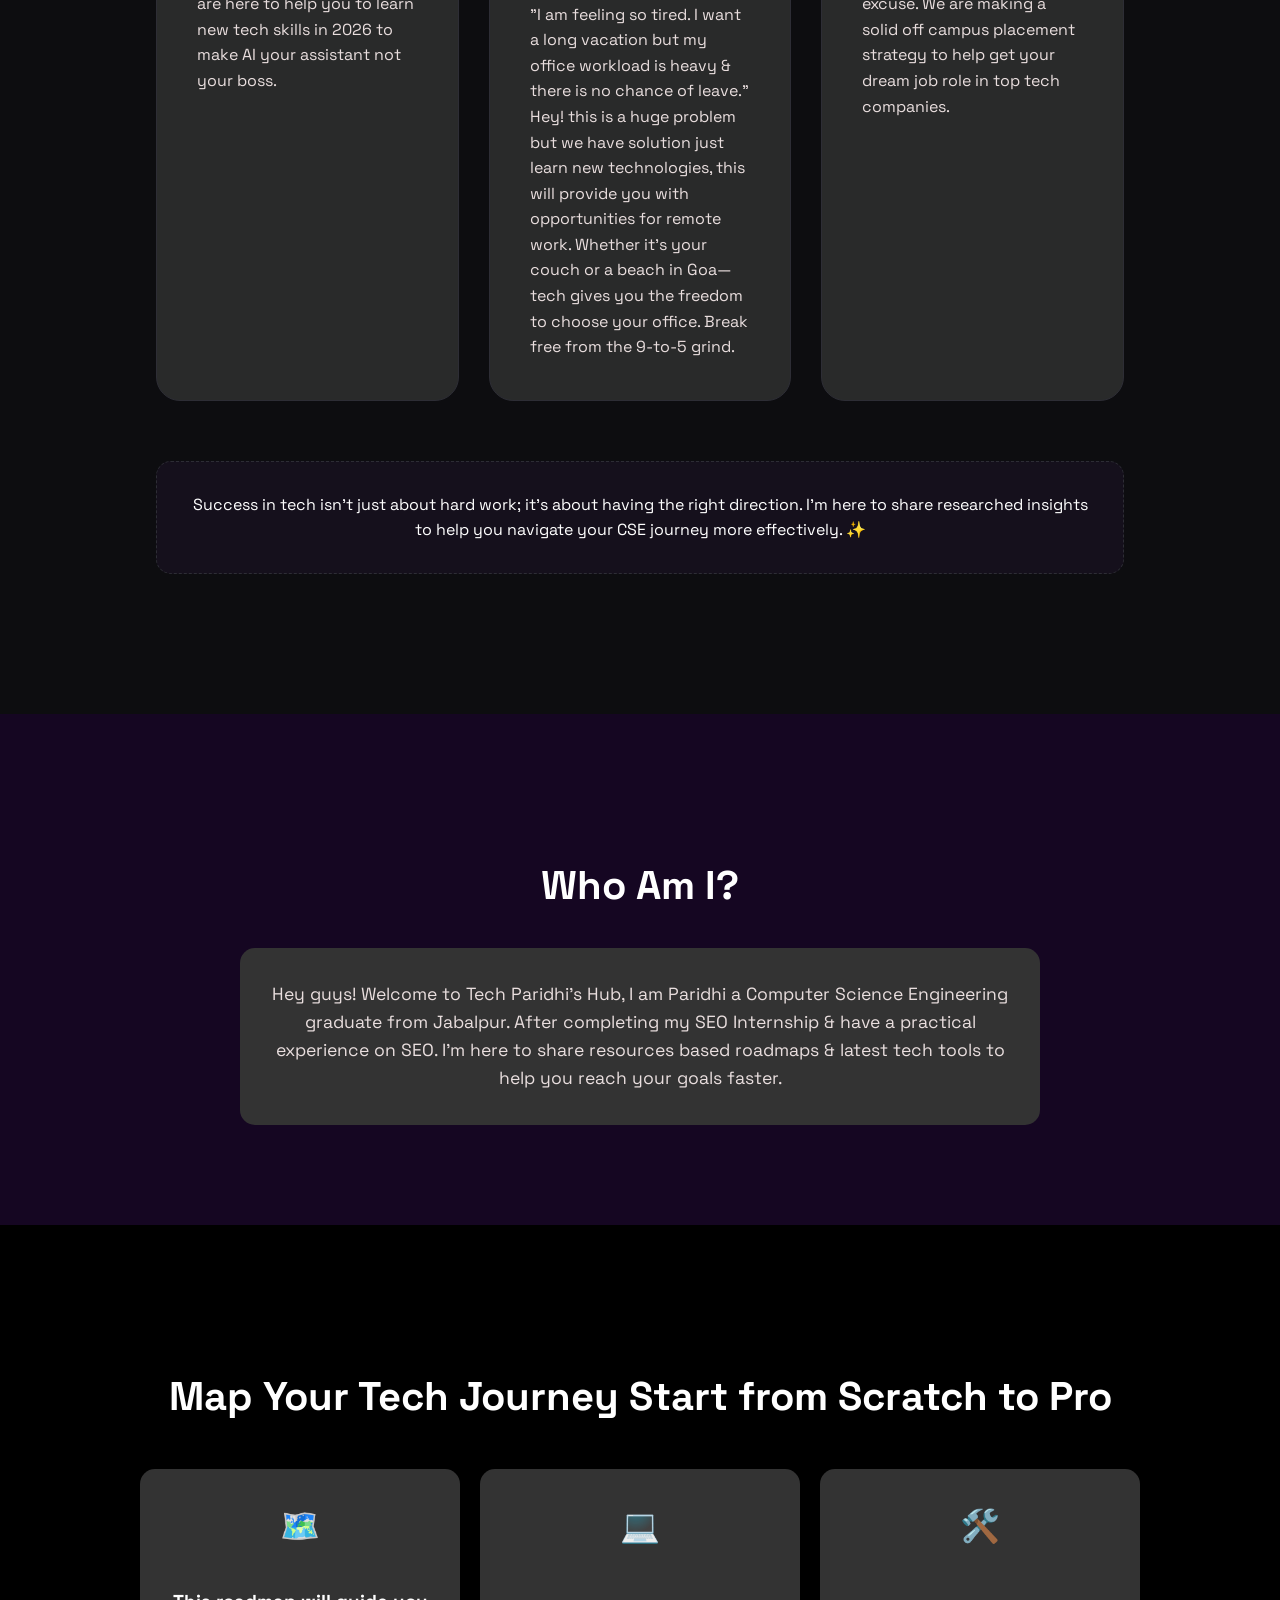
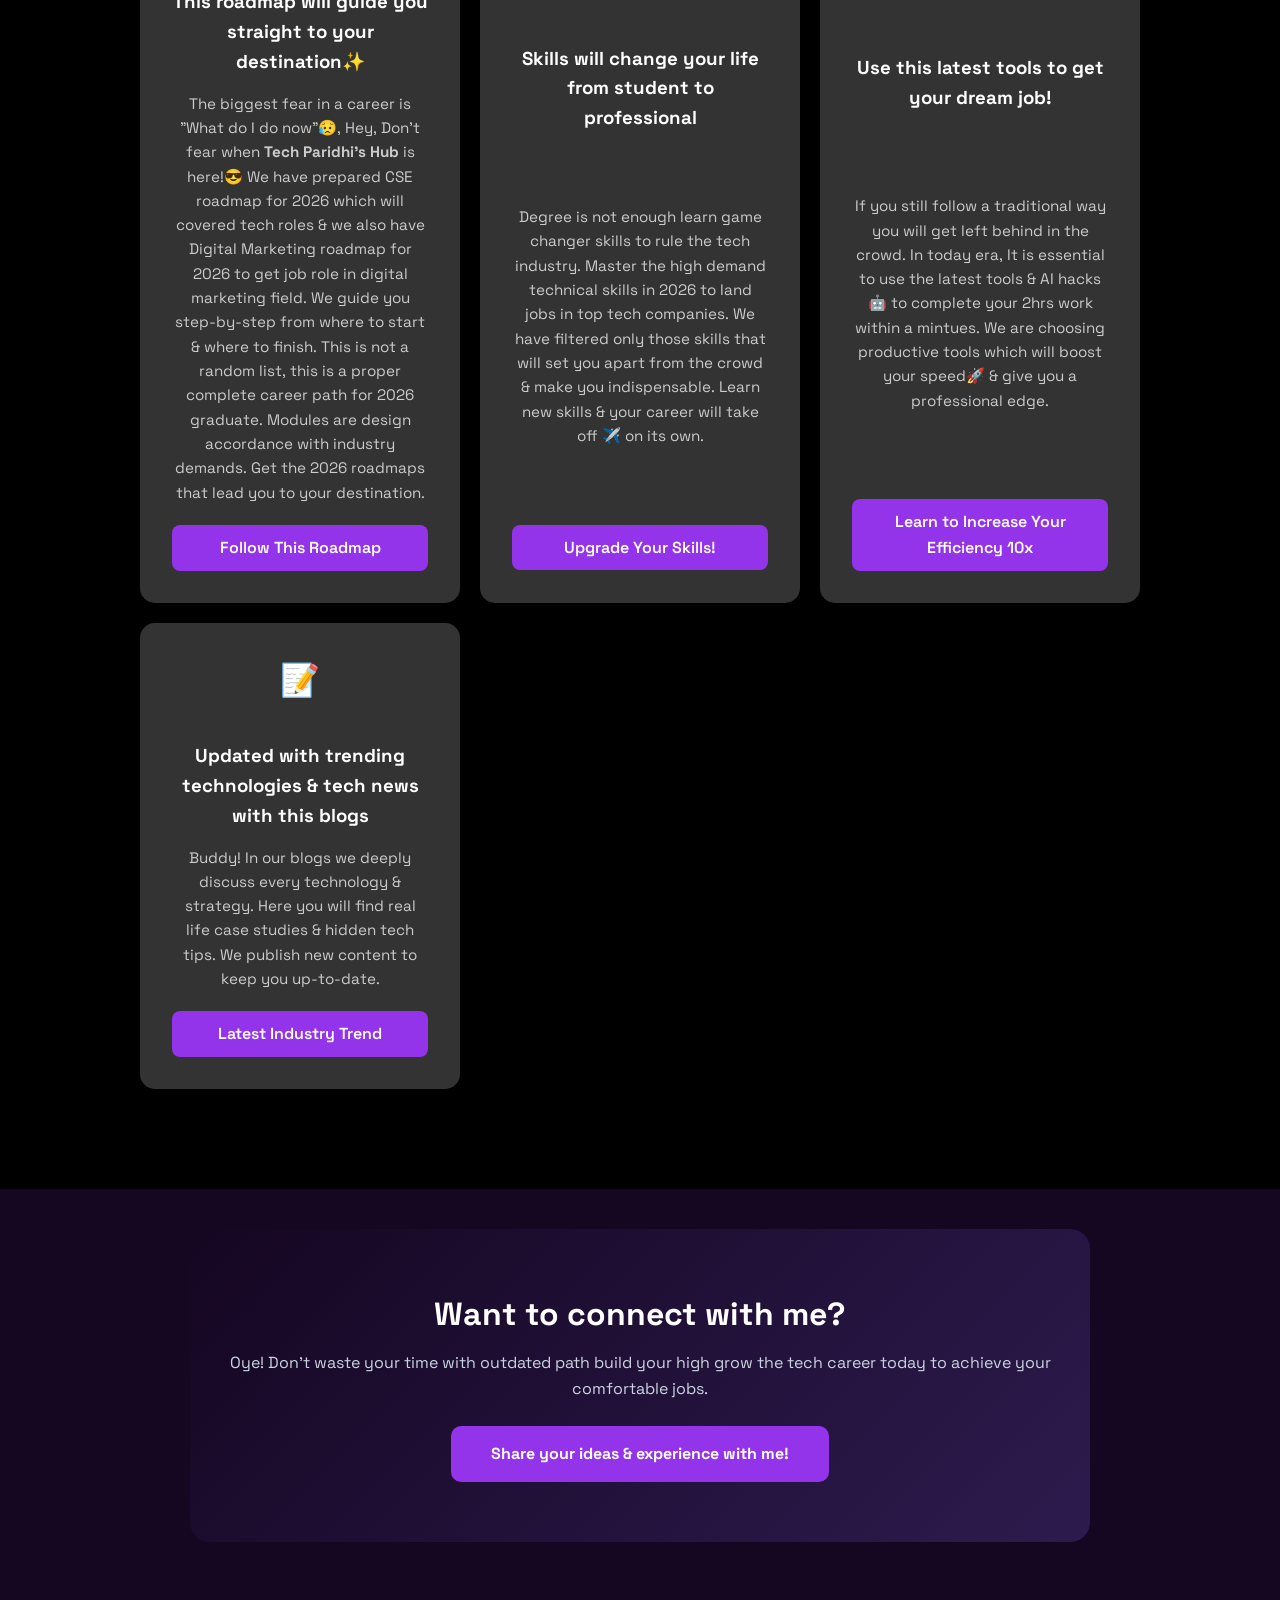
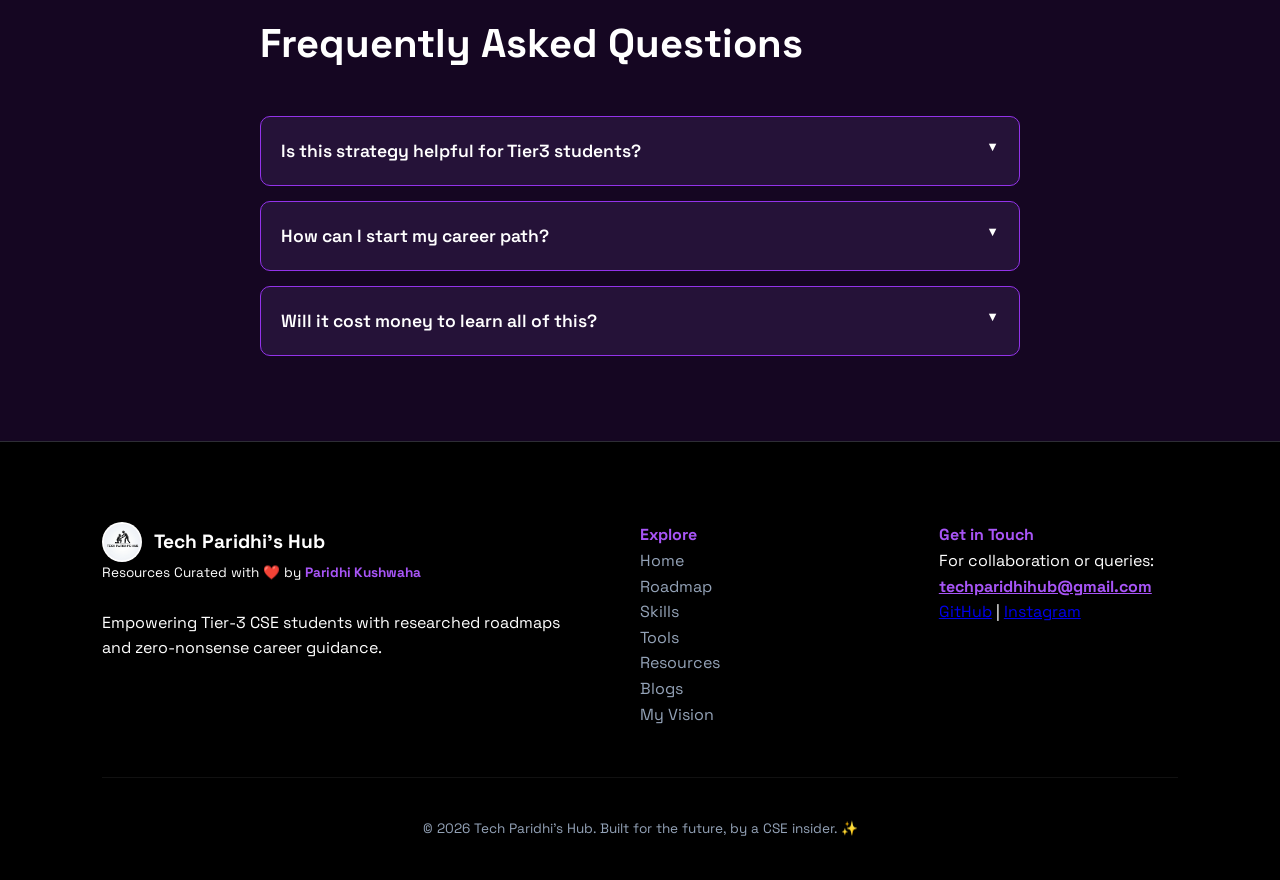
==== commit 1fac9465: "adding header" ====
--- a/index.html
+++ b/index.html
@@ -29,7 +29,7 @@
   "alternateName": ["TechPari", "Tech Paridhi"],
   "url": "https://tech-paridhis-hub.vercel.app/",
   "logo": "https://tech-paridhis-hub.vercel.app/Tech Paridhi's Hub logo.png", 
-  "description": "Tech Paridhi's Hub is a digital platform created by Paridhi Kushwaha, a Computer Science Engineering graduate. It provides actionable tech roadmaps, local SEO insights, and logical cultural research curated specifically for Tier-2 and Tier-3 engineering students.",
+  "description": "Tech Paridhi's Hub is a digital platform created by Paridhi Kushwaha, a Computer Science Engineering graduate. It provides actionable tech roadmaps, local SEO insights curated specifically for Tier-2 and Tier-3 engineering students.",
   "founder": {
     "@type": "Person",
     "name": "Paridhi Kushwaha",
@@ -67,7 +67,8 @@
             <li><a href="roadmap.html">Roadmap</a></li>
              <li><a href="skills.html">Skills</a></li>
              <li><a href="toolbox.html">Tools</a></li>
-            <li><a href="blogs.html">Blogs</a></li>
+             <li><a href="resources.html">Resources</a></li>
+             <li><a href="blogs.html">Blogs</a></li>
             <li><a href="contact.html">Connect</a></li>
         </ul>
     </nav>
@@ -218,6 +219,7 @@
                     <li><a href="roadmap.html">Roadmap</a></li>
                      <li><a href="skills.html">Skills</a></li>
                      <li><a href="toolbox.html">Tools</a></li>
+                     <li><a href="resources.html">Resources</a></li>
                     <li><a href="blogs.html">Blogs</a></li>
                     <li><a href="about.html">My Vision</a></li>
                 </ul>
